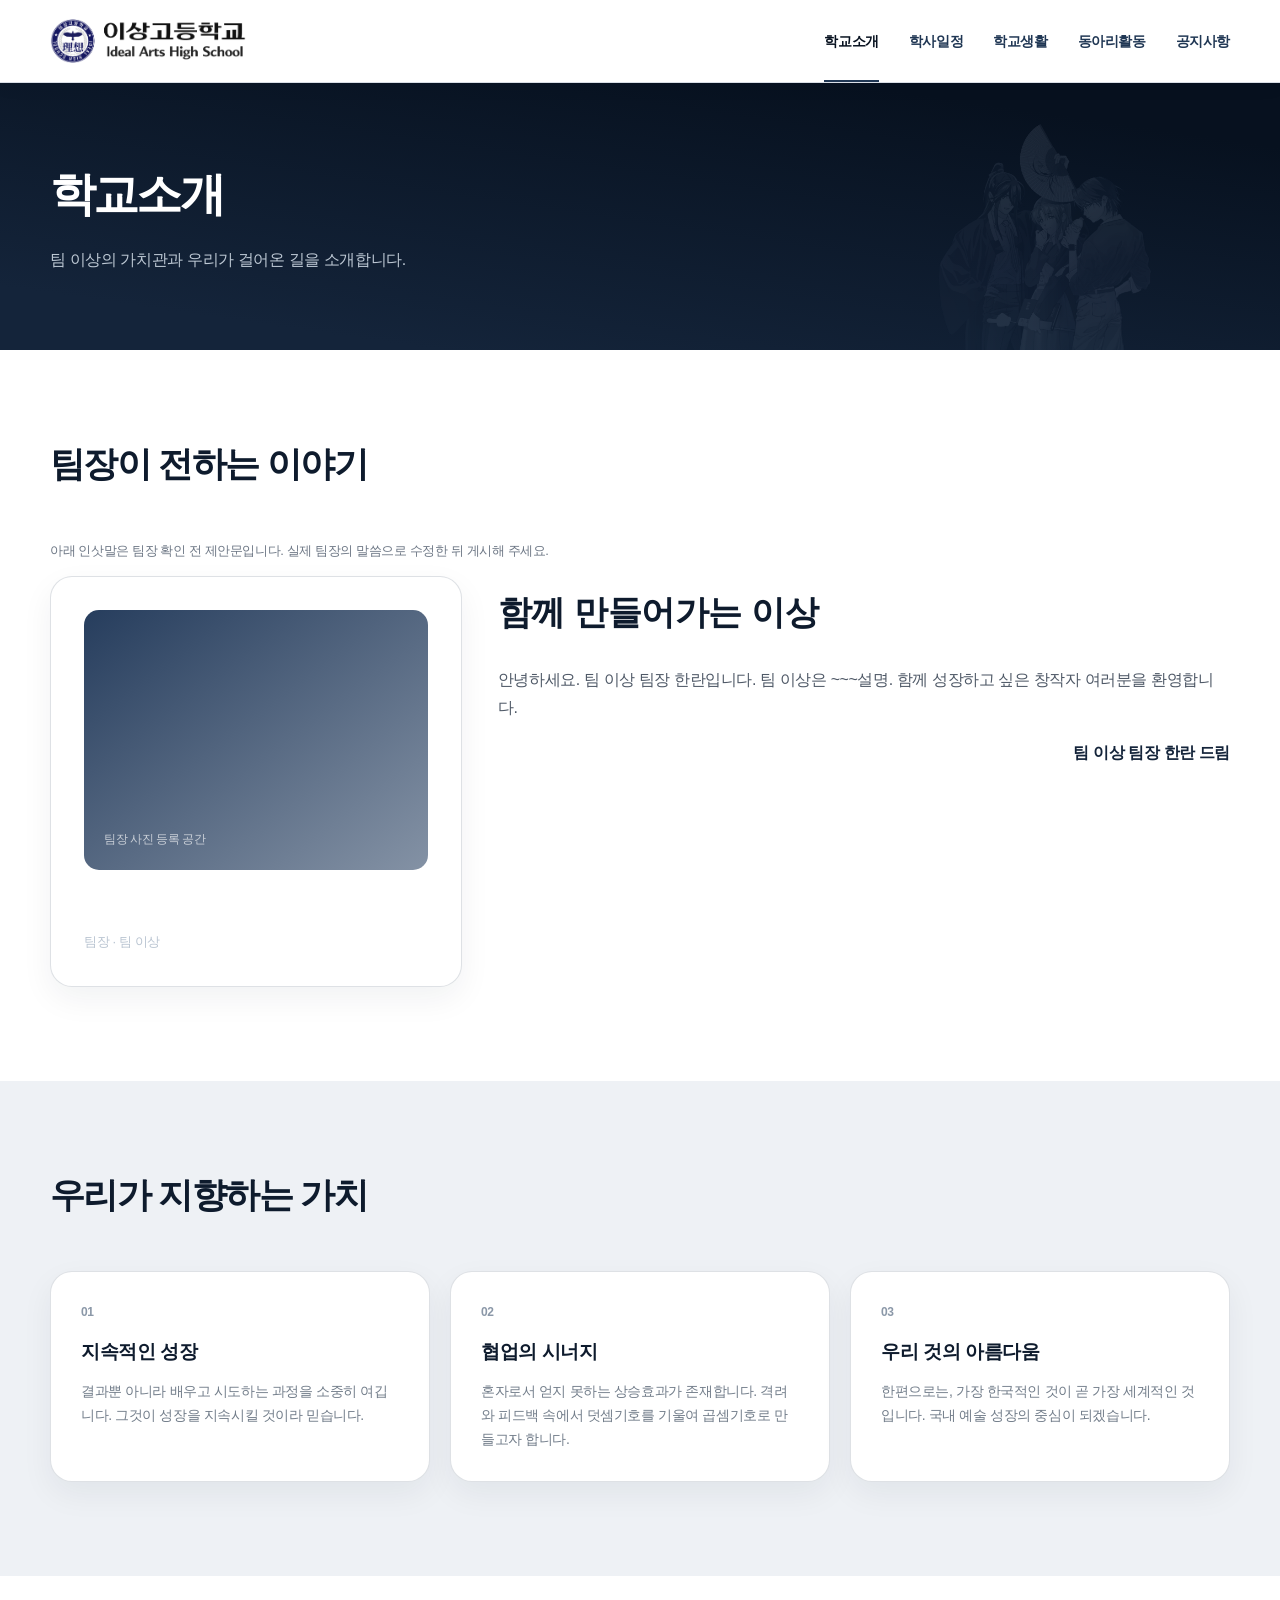
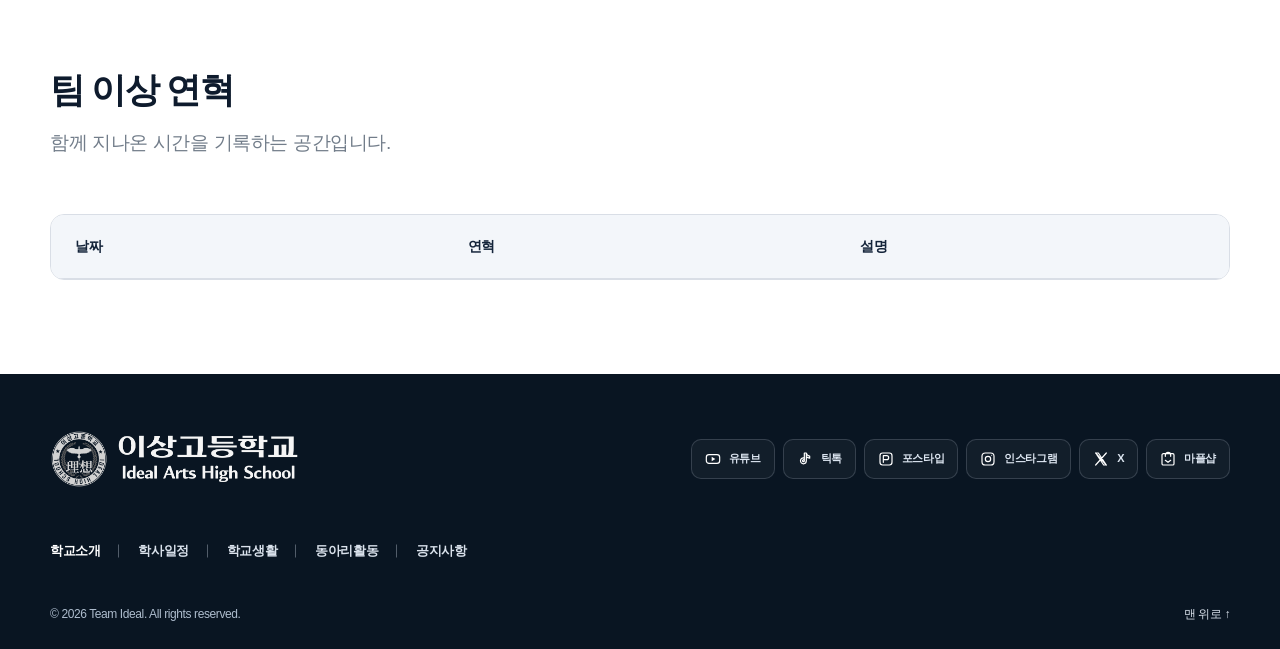
==== about.html @ 5545c000 "Add files via upload" ====
<!-- 학교소개 -->
<!doctype html>

<html lang="ko">
<head><meta charset="utf-8"/><meta content="width=device-width, initial-scale=1" name="viewport"/><meta content="#14243a" name="theme-color"/><meta content="팀 이상의 가치관과 팀장이 전하는 이야기, 학교연혁을 소개합니다." name="description"/><title>학교소개 | 이상고등학교</title><link href="https://ideal.sen.hs.io.kr/about.html" rel="canonical"/><link href="./favicon.ico?v=94d53b0c2378" rel="icon" sizes="any" type="image/x-icon"/><link href="./favicon-16.png?v=94d53b0c2378" rel="icon" sizes="16x16" type="image/png"/><link href="./favicon-32.png?v=94d53b0c2378" rel="icon" sizes="32x32" type="image/png"/><link href="./apple-touch-icon.png?v=94d53b0c2378" rel="apple-touch-icon" sizes="180x180"/><meta content="ko_KR" property="og:locale"/><meta content="이상고등학교" property="og:site_name"/><meta content="website" property="og:type"/><meta content="학교소개 | 이상고등학교" property="og:title"/><meta content="팀 이상의 가치관과 팀장이 전하는 이야기, 학교연혁을 소개합니다." property="og:description"/><meta content="https://ideal.sen.hs.io.kr/about.html" property="og:url"/><meta content="https://ideal.sen.hs.io.kr/assets/main-illustration.webp" property="og:image"/><meta content="summary_large_image" name="twitter:card"/><link href="./site.css?v=20260909-final" rel="stylesheet"/><script defer="True" src="./fallback-content.js?v=20260909-final"></script><script defer="True" src="./config.js?v=20260909-final"></script><script defer="True" src="./sheets-loader.js?v=20260909-final"></script><script defer="True" src="./site.js?v=20260909-final"></script></head>
<body data-page="about" id="top">
<!-- 본문 바로가기 -->
<a class="skip" href="#main">본문 바로가기</a>
<!-- 상단 헤더 -->
<div id="site-header"></div>
<!-- 학교소개 콘텐츠 -->
<main id="main"><section class="section"><div class="container"><h1>학교소개</h1><p>팀 이상의 가치관과 연혁을 소개합니다.</p><a class="button button-soft" href="index.html">홈으로 이동</a></div></section><noscript><nav aria-label="사이트 메뉴"><a href="index.html">홈</a> · <a href="about.html">학교소개</a> · <a href="calendar.html">학사일정</a> · <a href="life.html">학교생활</a> · <a href="clubs.html">동아리활동</a> · <a href="index.html#notices">공지사항</a> · <a href="gallery.html">이상광장</a> · </nav></noscript></main>
<!-- 하단 푸터 -->
<div id="site-footer"></div>
<div aria-live="polite" class="sr-only" id="content-status" role="status"></div></body>
</html>
---- site.css ----
@charset "UTF-8";

/*
 * 이상고등학교 · 전체 디자인
 *
 * 기존 세 CSS의 적용 순서를 보존하면서 하나의 파일로 정리했습니다.
 * 공통 색상은 :root, 페이지별 디자인은 각 섹션, 모바일 설정은 @media에서 찾으세요.
 * a고딕은 로컬 설치본만 찾습니다. 폰트 파일의 배포 권한은 별도로 확인하세요.
 */

/* ============================================================
   기본 디자인 · 사이트 전체 스타일
   ============================================================ */

@font-face  {
  font-family: "IdealAGothic";
  src: local("a고딕"), local("a고딕10"), local("a고딕11"), local("a고딕12"), local("a고딕13"), local("a고딕14"), local("a고딕15"), local("a고딕16"), local("a고딕17"), local("a고딕18"), local("a고딕19");
  font-display: swap;
  font-style: normal;
  font-weight: 400;
}

:root {
  --navy-950: #07111f;
  --navy-900: #0e1b2d;
  --navy-800: #14243a;
  --navy-700: #203754;
  --navy-600: #31506f;
  --gray-50: #f8f9fb;
  --gray-100: #eef1f5;
  --gray-150: #e7ebf0;
  --gray-200: #d9dee6;
  --gray-300: #bbc4cf;
  --gray-500: #727d8a;
  --gray-700: #3d4652;
  --ink: #17202b;
  --white: #fff;
  --line: rgba(27,48,75,.14);
  --shadow: 0 18px 46px rgba(14,27,45,.10);
  --max: 1180px;
  --radius: 22px;
}

* {
  box-sizing: border-box;
}

html {
  scroll-behavior: smooth;
  scroll-padding-top: 86px;
}

body {
  margin: 0;
  background: var(--gray-50);
  color: var(--ink);
  font-family: "IdealAGothic","Apple SD Gothic Neo","Noto Sans KR",sans-serif;
  line-height: 1.72;
  letter-spacing: -.025em;
}

a {
  color: inherit;
  text-decoration: none;
}

button {
  font: inherit;
}

img {
  max-width: 100%;
  display: block;
}

.container {
  width: min(var(--max),calc(100% - 48px));
  margin-inline: auto;
}

.skip {
  position: absolute;
  left: 12px;
  top: -80px;
  z-index: 999;
  background: #fff;
  padding: 10px 14px;
  border-radius: 8px;
}

.skip:focus {
  top: 12px;
}

.site-header {
  position: sticky;
  top: 0;
  z-index: 50;
  background: rgba(8,18,32,.91);
  backdrop-filter: blur(16px);
  border-bottom: 1px solid rgba(255,255,255,.08);
}

.header-row {
  height: 82px;
  display: flex;
  align-items: center;
  justify-content: space-between;
  gap: 28px;
}

.brand {
  display: flex;
  align-items: center;
  gap: 11px;
  color: #fff;
  white-space: nowrap;
}

.brand img {
  width: 42px;
  height: 42px;
}

.brand strong {
  display: block;
  font-size: 19px;
  letter-spacing: -.05em;
}

.brand small {
  display: block;
  margin-top: 1px;
  color: #aeb9c8;
  font-size: 10px;
  letter-spacing: .08em;
}

.nav {
  display: flex;
  align-items: center;
  gap: 30px;
}

.nav a {
  position: relative;
  color: #dbe1e9;
  font-size: 14px;
  font-weight: 700;
}

.nav a.active,.nav a:hover {
  color: #fff;
}

.nav a.active:after {
  content: "";
  position: absolute;
  left: 0;
  right: 0;
  bottom: -29px;
  height: 2px;
  background: #e7ebf0;
}

.menu-button {
  display: none;
  border: 0;
  background: transparent;
  color: #fff;
  font-size: 24px;
  cursor: pointer;
}

.hero {
  position: relative;
  overflow: hidden;
  min-height: 575px;
  color: #fff;
  background: linear-gradient(120deg,var(--navy-950),var(--navy-800) 58%,#293e59);
}

.hero:before {
  content: "";
  position: absolute;
  inset: 0;
  background: radial-gradient(circle at 18% 28%,rgba(255,255,255,.08),transparent 28%),linear-gradient(90deg,rgba(7,17,31,.18),rgba(7,17,31,0));
  pointer-events: none;
}

.hero-wings {
  position: absolute;
  width: min(920px,65vw);
  right: -110px;
  bottom: -45px;
  opacity: .48;
  filter: saturate(.78) contrast(.96);
  pointer-events: none;
}

.hero-wings:after {
  content: "";
  position: absolute;
  inset: 0;
  background: linear-gradient(90deg,var(--navy-800),transparent 36%);
}

.hero-inner {
  position: relative;
  z-index: 2;
  min-height: 575px;
  display: flex;
  align-items: center;
  padding: 78px 0;
}

.hero-copy {
  max-width: 720px;
}

.hero-kicker {
  margin: 0 0 13px;
  color: #bcc8d7;
  font-size: 13px;
  font-weight: 700;
  letter-spacing: .07em;
}

.hero h1 {
  margin: 0;
  font-size: clamp(42px,5.4vw,72px);
  line-height: 1.16;
  letter-spacing: -.065em;
}

.hero h1 em {
  font-style: normal;
  color: #dfe5ee;
}

.hero-desc {
  max-width: 650px;
  margin: 23px 0 0;
  color: #d6dde7;
  font-size: 16px;
}

.hero-actions {
  display: flex;
  gap: 12px;
  flex-wrap: wrap;
  margin-top: 32px;
}

.button {
  display: inline-flex;
  align-items: center;
  justify-content: center;
  gap: 22px;
  min-height: 50px;
  padding: 12px 21px;
  border: 1px solid transparent;
  border-radius: 8px;
  font-weight: 700;
  cursor: pointer;
  transition: .18s;
}

.button:hover {
  transform: translateY(-2px);
}

.button-light {
  background: #fff;
  color: var(--navy-900);
}

.button-outline {
  border-color: rgba(255,255,255,.32);
  color: #fff;
  background: rgba(255,255,255,.04);
}

.button-navy {
  background: var(--navy-800);
  color: #fff;
}

.button-soft {
  background: var(--gray-100);
  color: var(--navy-800);
  border-color: var(--gray-200);
}

.category-wrap {
  position: relative;
  z-index: 4;
  margin-top: -27px;
}

.category-grid {
  display: grid;
  grid-template-columns: repeat(5,1fr);
  background: #fff;
  border: 1px solid var(--line);
  border-radius: 16px;
  box-shadow: var(--shadow);
  overflow: hidden;
}

.category-card {
  min-height: 126px;
  padding: 24px 22px;
  border-right: 1px solid var(--line);
  display: flex;
  flex-direction: column;
  justify-content: space-between;
  transition: .18s;
}

.category-card:last-child {
  border-right: 0;
}

.category-card:hover {
  background: var(--gray-100);
}

.category-card span {
  font-size: 11px;
  color: #86909c;
  font-weight: 700;
}

.category-card strong {
  font-size: 19px;
  color: var(--navy-900);
}

.category-card small {
  font-size: 12px;
  color: var(--gray-500);
}

.section {
  padding: 94px 0;
}

.section-gray {
  background: var(--gray-100);
}

.section-navy {
  background: var(--navy-900);
  color: #fff;
}

.eyebrow {
  margin: 0 0 9px;
  color: #7c8795;
  font-size: 12px;
  font-weight: 800;
  letter-spacing: .08em;
}

.section-navy .eyebrow {
  color: #aeb9c8;
}

.section-title {
  margin: 0;
  color: var(--navy-900);
  font-size: clamp(30px,3.6vw,46px);
  line-height: 1.25;
  letter-spacing: -.055em;
}

.section-navy .section-title {
  color: #fff;
}

.section-lead {
  max-width: 720px;
  margin: 14px 0 0;
  color: var(--gray-500);
}

.section-navy .section-lead {
  color: #bdc7d3;
}

.section-head {
  display: flex;
  align-items: end;
  justify-content: space-between;
  gap: 24px;
  margin-bottom: 32px;
}

.more-link {
  font-size: 13px;
  font-weight: 700;
  color: var(--navy-700);
}

.card {
  background: #fff;
  border: 1px solid var(--line);
  border-radius: var(--radius);
  box-shadow: 0 12px 32px rgba(14,27,45,.06);
}

.admission-banner {
  display: grid;
  grid-template-columns: 1.15fr .85fr;
  gap: 44px;
  padding: 38px 40px;
  background: linear-gradient(135deg,#f8fafc,#e7ebf1);
  border: 1px solid var(--line);
  border-radius: 26px;
}

.admission-banner h3 {
  margin: 5px 0 8px;
  font-size: 30px;
  color: var(--navy-900);
  letter-spacing: -.055em;
}

.admission-banner p {
  margin: 0;
  color: var(--gray-500);
}

.admission-meta {
  display: flex;
  flex-direction: column;
  justify-content: center;
  gap: 13px;
  border-left: 1px solid var(--line);
  padding-left: 35px;
}

.meta-row {
  display: grid;
  grid-template-columns: 90px 1fr;
  gap: 10px;
  font-size: 14px;
}

.meta-row span {
  color: var(--gray-500);
}

.meta-row strong {
  color: var(--navy-900);
}

.admission-links {
  display: grid;
  grid-template-columns: repeat(3,1fr);
  gap: 16px;
  margin-top: 18px;
}

.feature-link {
  padding: 25px 25px 23px;
}

.feature-link span {
  display: block;
  margin-bottom: 22px;
  color: #8792a0;
  font-size: 11px;
  font-weight: 800;
}

.feature-link h4 {
  margin: 0 0 7px;
  color: var(--navy-900);
  font-size: 20px;
}

.feature-link p {
  margin: 0;
  color: var(--gray-500);
  font-size: 13px;
}

.feature-link:hover {
  border-color: rgba(20,36,58,.3);
}

.plaza {
  overflow: hidden;
}

.plaza-head {
  margin-bottom: 28px;
}

.plaza-controls {
  display: flex;
  gap: 8px;
}

.circle-button {
  width: 42px;
  height: 42px;
  border: 1px solid rgba(255,255,255,.2);
  border-radius: 50%;
  background: rgba(255,255,255,.06);
  color: #fff;
  cursor: pointer;
}

.work-viewport {
  overflow: hidden;
  cursor: grab;
}

.work-viewport.dragging {
  cursor: grabbing;
}

.work-track {
  display: flex;
  gap: 18px;
  width: max-content;
  will-change: transform;
}

.work-card {
  width: 310px;
  flex: none;
  border: 1px solid rgba(255,255,255,.11);
  border-radius: 18px;
  overflow: hidden;
  background: rgba(255,255,255,.055);
}

.work-thumb {
  aspect-ratio: 16/9;
  display: grid;
  place-items: center;
  position: relative;
  overflow: hidden;
  background: linear-gradient(135deg,#263d5d,#8492a5);
}

.work-thumb img {
  width: 100%;
  height: 100%;
  object-fit: cover;
}

.work-placeholder {
  font-size: 54px;
  font-weight: 800;
  color: rgba(255,255,255,.22);
}

.work-badge {
  position: absolute;
  top: 12px;
  left: 12px;
  padding: 5px 8px;
  border-radius: 6px;
  background: rgba(5,14,26,.68);
  font-size: 10px;
  color: #e3e8ef;
}

.work-info {
  padding: 16px 17px 18px;
}

.work-info h3 {
  margin: 0;
  color: #fff;
  font-size: 16px;
}

.work-info p {
  margin: 4px 0 0;
  color: #aeb9c7;
  font-size: 12px;
}

.work-card.is-link {
  cursor: pointer;
}

.plaza-note {
  margin: 22px 0 0;
  color: #9eabb9;
  font-size: 12px;
}

.page-hero {
  position: relative;
  overflow: hidden;
  background: linear-gradient(125deg,var(--navy-950),var(--navy-800));
  color: #fff;
  padding: 72px 0 76px;
}

.page-hero:after {
  content: "";
  position: absolute;
  right: 0;
  top: auto;
  bottom: -8px;
  width: 470px;
  height: 235px;
  background: url("assets/main-illustration.webp?v=c45fc70acdb8") center bottom/contain no-repeat;
  opacity: .13;
}

.page-hero h1 {
  position: relative;
  z-index: 2;
  margin: 0;
  font-size: 46px;
  letter-spacing: -.06em;
}

.page-hero p {
  position: relative;
  z-index: 2;
  max-width: 660px;
  margin: 12px 0 0;
  color: #bdc8d4;
}

.leader-layout {
  display: grid;
  grid-template-columns: .72fr 1.28fr;
  gap: 36px;
}

.leader-card {
  padding: 33px;
  background: var(--navy-800);
  color: #fff;
}

.leader-card .portrait {
  height: 260px;
  border-radius: 15px;
  background: linear-gradient(160deg,#203653,#77869a);
  display: flex;
  align-items: end;
  padding: 20px;
  color: rgba(255,255,255,.68);
  font-size: 12px;
}

.leader-card h3 {
  margin: 20px 0 3px;
  font-size: 22px;
}

.leader-card p {
  margin: 0;
  color: #b9c4d1;
  font-size: 13px;
}

.leader-message {
  padding: 7px 0;
}

.leader-message h2 {
  margin: 0 0 25px;
  font-size: 34px;
  color: var(--navy-900);
}

.leader-message p {
  margin: 0 0 18px;
  color: #4f5967;
  font-size: 16px;
}

.history {
  position: relative;
  margin-top: 34px;
}

.history:before {
  content: "";
  position: absolute;
  left: 86px;
  top: 4px;
  bottom: 4px;
  width: 1px;
  background: var(--gray-300);
}

.history-item {
  display: grid;
  grid-template-columns: 64px 1fr;
  gap: 46px;
  position: relative;
  padding: 0 0 34px;
}

.history-item:before {
  content: "";
  position: absolute;
  left: 81px;
  top: 7px;
  width: 11px;
  height: 11px;
  border-radius: 50%;
  background: var(--navy-800);
  box-shadow: 0 0 0 5px var(--gray-100);
}

.history-date {
  font-size: 12px;
  font-weight: 800;
  color: #7d8793;
}

.history-item h3 {
  margin: 0 0 4px;
  color: var(--navy-900);
  font-size: 18px;
}

.history-item p {
  margin: 0;
  color: var(--gray-500);
  font-size: 14px;
}

.calendar-shell {
  display: grid;
  grid-template-columns: 1fr .44fr;
  gap: 24px;
}

.calendar-card {
  padding: 26px;
}

.cal-head {
  display: flex;
  align-items: center;
  justify-content: space-between;
  margin-bottom: 18px;
}

.cal-head h2 {
  margin: 0;
  color: var(--navy-900);
  font-size: 24px;
}

.cal-nav {
  display: flex;
  gap: 6px;
}

.cal-nav button {
  width: 36px;
  height: 36px;
  border: 1px solid var(--gray-200);
  background: #fff;
  border-radius: 8px;
  cursor: pointer;
}

.calendar-grid {
  display: grid;
  grid-template-columns: repeat(7,1fr);
  border-left: 1px solid var(--gray-200);
  border-top: 1px solid var(--gray-200);
}

.weekday,.day {
  min-height: 96px;
  padding: 8px;
  border-right: 1px solid var(--gray-200);
  border-bottom: 1px solid var(--gray-200);
}

.weekday {
  min-height: auto;
  background: var(--gray-100);
  text-align: center;
  color: #687381;
  font-size: 12px;
  font-weight: 800;
}

.day.muted {
  background: #fafbfc;
  color: #b5bdc7;
}

.day-num {
  font-size: 12px;
  font-weight: 700;
}

.day-event {
  display: block;
  margin-top: 6px;
  padding: 4px 5px;
  border-radius: 5px;
  background: #e5eaf0;
  color: var(--navy-800);
  font-size: 10px;
  line-height: 1.35;
}

.schedule-table {
  padding: 24px;
}

.schedule-table h3 {
  margin: 0 0 15px;
  color: var(--navy-900);
}

.schedule-row {
  padding: 14px 0;
  border-bottom: 1px solid var(--gray-200);
}

.schedule-row:last-child {
  border-bottom: 0;
}

.schedule-row time {
  display: block;
  color: #7b8592;
  font-size: 11px;
}

.schedule-row strong {
  display: block;
  margin-top: 2px;
  font-size: 14px;
  color: var(--navy-900);
}

.content-card {
  padding: 30px;
}

.content-card h2 {
  margin: 0 0 18px;
  color: var(--navy-900);
  font-size: 25px;
}

.club-grid {
  display: grid;
  grid-template-columns: repeat(2,1fr);
  gap: 20px;
}

.club-card {
  padding: 30px;
}

.club-no {
  color: #87919e;
  font-size: 11px;
  font-weight: 800;
}

.club-card h2 {
  margin: 10px 0 5px;
  color: var(--navy-900);
  font-size: 28px;
}

.club-short {
  margin: 0 0 17px;
  color: var(--navy-600);
  font-weight: 700;
}

.club-desc {
  margin: 0;
  color: var(--gray-500);
  font-size: 14px;
}

.club-greeting {
  margin-top: 25px;
  padding-top: 20px;
  border-top: 1px solid var(--gray-200);
}

.club-greeting strong {
  display: block;
  color: var(--navy-900);
  font-size: 13px;
}

.club-greeting blockquote {
  margin: 9px 0 0;
  color: #596472;
  font-size: 14px;
}

.notice-tools {
  display: flex;
  gap: 8px;
  flex-wrap: wrap;
  margin-bottom: 22px;
}

.filter-button {
  border: 1px solid var(--gray-200);
  background: #fff;
  color: #586371;
  padding: 8px 13px;
  border-radius: 8px;
  cursor: pointer;
}

.filter-button.active {
  background: var(--navy-800);
  border-color: var(--navy-800);
  color: #fff;
}

.notice-cards {
  display: grid;
  gap: 13px;
}

.notice-card {
  display: grid;
  grid-template-columns: 94px 1fr auto;
  align-items: center;
  gap: 22px;
  padding: 23px 26px;
}

.notice-category {
  font-size: 12px;
  font-weight: 800;
  color: #728090;
}

.notice-card h2 {
  margin: 0 0 5px;
  color: var(--navy-900);
  font-size: 18px;
}

.notice-card p {
  margin: 0;
  color: var(--gray-500);
  font-size: 13px;
}

.notice-card time {
  font-size: 12px;
  color: #8a939e;
}

.notice-card:hover {
  border-color: rgba(20,36,58,.32);
}

.post {
  max-width: 850px;
  margin: 0 auto;
}

.post-head {
  padding-bottom: 25px;
  border-bottom: 1px solid var(--gray-200);
}

.post-category {
  display: inline-block;
  padding: 5px 8px;
  background: var(--gray-100);
  border-radius: 5px;
  color: var(--navy-700);
  font-size: 11px;
  font-weight: 800;
}

.post h1 {
  margin: 12px 0 8px;
  color: var(--navy-900);
  font-size: 38px;
  line-height: 1.3;
}

.post time {
  color: #87919e;
  font-size: 13px;
}

.post-body {
  padding: 35px 0;
}

.post-body p {
  margin: 0 0 18px;
  color: #46515e;
  font-size: 16px;
}

.post-info {
  margin: 26px 0;
  padding: 20px 22px;
  background: var(--gray-100);
  border-radius: 12px;
}

.post-info strong {
  display: block;
  color: var(--navy-900);
}

.gallery-toolbar {
  display: flex;
  justify-content: space-between;
  gap: 18px;
  align-items: center;
  margin-bottom: 24px;
}

.gallery-count {
  color: #7d8793;
  font-size: 13px;
}

.gallery-page-grid {
  display: grid;
  grid-template-columns: repeat(4,1fr);
  gap: 18px;
}

.gallery-page-grid .work-card {
  width: auto;
  background: #fff;
  border-color: var(--line);
  color: var(--ink);
  box-shadow: 0 10px 26px rgba(14,27,45,.05);
}

.gallery-page-grid .work-info h3 {
  color: var(--navy-900);
}

.gallery-page-grid .work-info p {
  color: var(--gray-500);
}

.footer {
  background: #091522;
  color: #fff;
  padding: 43px 0;
}

.footer-row {
  display: flex;
  justify-content: space-between;
  gap: 30px;
}

.footer strong {
  font-size: 18px;
}

.footer p {
  margin: 5px 0 0;
  color: #9eabb9;
  font-size: 12px;
}

.footer nav {
  display: flex;
  gap: 16px;
  color: #c5cfda;
  font-size: 12px;
}

@media (max-width: 1000px) {
  .nav {
    gap: 18px;
  }

  .category-grid {
    grid-template-columns: repeat(3,1fr);
  }

  .category-card:nth-child(3) {
    border-right: 0;
  }

  .category-card:nth-child(-n/**/+3) {
    border-bottom: 1px solid var(--line);
  }

  .category-card:nth-child(4) {
    border-bottom: 0;
  }

  .admission-banner {
    grid-template-columns: 1fr;
  }

  .admission-meta {
    border-left: 0;
    border-top: 1px solid var(--line);
    padding: 22px 0 0;
  }

  .calendar-shell {
    grid-template-columns: 1fr;
  }

  .gallery-page-grid {
    grid-template-columns: repeat(3,1fr);
  }
}

@media (max-width: 780px) {
  .menu-button {
    display: block;
  }

  .nav {
    display: none;
    position: absolute;
    top: 82px;
    left: 0;
    right: 0;
    flex-direction: column;
    align-items: stretch;
    gap: 0;
    background: #0b1726;
    border-top: 1px solid rgba(255,255,255,.08);
  }

  .nav.open {
    display: flex;
  }

  .nav a {
    padding: 14px 24px;
    border-bottom: 1px solid rgba(255,255,255,.07);
  }

  .nav a.active:after {
    display: none;
  }

  .hero,.hero-inner {
    min-height: 520px;
  }

  .hero-wings {
    width: 780px;
    right: -420px;
    opacity: .28;
  }

  .category-grid {
    grid-template-columns: 1fr 1fr;
  }

  .category-card {
    border-right: 1px solid var(--line);
    border-bottom: 1px solid var(--line) !important;
  }

  .category-card:nth-child(even) {
    border-right: 0;
  }

  .category-card:last-child {
    grid-column: 1/-1;
    border-bottom: 0 !important;
  }

  .admission-links {
    grid-template-columns: 1fr;
  }

  .leader-layout, .club-grid {
    grid-template-columns: 1fr;
  }

  .gallery-page-grid {
    grid-template-columns: repeat(2,1fr);
  }

  .notice-card {
    grid-template-columns: 70px 1fr;
  }

  .notice-card time {
    grid-column: 2;
  }

  .section {
    padding: 70px 0;
  }

  .page-hero {
    padding: 58px 0;
  }

  .page-hero h1 {
    font-size: 38px;
  }
}

@media (max-width: 520px) {
  .container {
    width: calc(100% - 32px);
  }

  .header-row {
    height: 72px;
  }

  .nav {
    top: 72px;
  }

  .brand img {
    width: 36px;
    height: 36px;
  }

  .brand strong {
    font-size: 17px;
  }

  .hero,.hero-inner {
    min-height: 500px;
  }

  .hero-inner {
    padding: 58px 0;
  }

  .hero h1 {
    font-size: 39px;
  }

  .hero-desc {
    font-size: 14px;
  }

  .hero-actions {
    flex-direction: column;
  }

  .button {
    width: 100%;
  }

  .category-wrap {
    margin-top: 0;
  }

  .category-grid {
    border-radius: 0;
    margin-inline: -16px;
    width: calc(100% + 32px);
    border-left: 0;
    border-right: 0;
  }

  .category-card {
    min-height: 110px;
  }

  .section-head {
    align-items: start;
    flex-direction: column;
  }

  .admission-banner {
    padding: 28px 23px;
    border-radius: 18px;
  }

  .admission-banner h3 {
    font-size: 25px;
  }

  .work-card {
    width: 265px;
  }

  .calendar-card {
    padding: 18px;
  }

  .weekday,.day {
    min-height: 74px;
    padding: 5px;
  }

  .weekday {
    min-height: auto;
  }

  .day-event {
    font-size: 8px;
    padding: 3px;
  }

  .gallery-page-grid {
    grid-template-columns: 1fr;
  }

  .notice-card {
    grid-template-columns: 1fr;
    padding: 20px;
  }

  .notice-card time {
    grid-column: 1;
  }

  .leader-card,.content-card,.club-card {
    padding: 24px;
  }

  .history:before {
    left: 69px;
  }

  .history-item {
    grid-template-columns: 48px 1fr;
    gap: 34px;
  }

  .history-item:before {
    left: 64px;
  }

  .footer-row {
    flex-direction: column;
  }

  .footer nav {
    flex-wrap: wrap;
  }
}

/* ============================================================
   페이지별 세부 보완 · 기존 overrides.css에서 통합
   ============================================================ */

:focus-visible {
  outline: 3px solid #779bcc;
  outline-offset: 3px;
}

[hidden] {
  display: none !important;
}

button {
  cursor: pointer;
}

button:disabled {
  cursor: not-allowed;
  opacity: .45;
}

.hero-wings {
  width: min(900px, 68vw);
  height: auto;
  max-width: none;
  right: -95px;
  bottom: -20px;
  opacity: .67;
  filter: saturate(.8);
}

.hero-copy {
  position: relative;
  z-index: 2;
}

.hero h1 {
  font-size: clamp(38px, 5vw, 65px);
}

.hero-kicker {
  font-size: 14px;
}

.category-card {
  position: relative;
}

.category-card small {
  color: #64758a;
}

.section-title {
  letter-spacing: -.045em;
}

.editor-note {
  line-height: 1.8;
  color: #6d7785;
  font-size: 13px;
}

.status-badge {
  display: inline-flex;
  align-items: center;
  background: #dfe7f0;
  color: #243c58;
  border: 1px solid #c9d5e3;
  border-radius: 6px;
  padding: 5px 10px;
  font-size: 12px;
  font-weight: 800;
  margin-bottom: 8px;
}

.feature-link {
  position: relative;
  display: block;
  color: inherit;
}

.feature-arrow {
  display: block;
  margin-top: 15px;
  text-align: right;
  color: #536e8d;
  font-size: 20px;
}

.feature-link h4 {
  font-size: 19px;
}

.value-num {
  display: block;
  color: #8b98a8;
  font-size: 12px;
  font-weight: 800;
  margin-bottom: 14px;
}

.values-grid {
  display: grid;
  grid-template-columns: repeat(3, minmax(0, 1fr));
  gap: 20px;
}

.values-grid h3 {
  font-size: 19px;
  color: var(--navy-900);
  margin: 0 0 10px;
}

.values-grid p {
  color: var(--gray-500);
  font-size: 14px;
  margin: 0;
}

.signature {
  text-align: right;
  font-weight: 700;
  color: var(--navy-800) !important;
}

.activity-list {
  padding-left: 19px;
  font-size: 13px;
  color: var(--gray-500);
  margin: 18px 0;
}

.activity-list li {
  margin-bottom: 6px;
}

.unavailable-link {
  display: inline-flex;
  align-items: center;
  min-height: 44px;
  padding: 10px 15px;
  border: 1px dashed #aab5c3;
  border-radius: 8px;
  color: #6d7785;
  background: #edf0f4;
  font-size: 13px;
}

.wiki-callout .unavailable-link {
  background: rgba(255, 255, 255, .1);
  color: #e5eaf1;
  border-color: rgba(255, 255, 255, .24);
}

.footer .unavailable-link {
  background: none;
  border: 0;
  min-height: 0;
  padding: 0;
  color: #aeb9c8;
  font-size: 12px;
}

.work-card {
  display: block;
  text-decoration: none;
}

.work-info h3 {
  overflow-wrap: anywhere;
}

.work-viewport {
  touch-action: pan-y;
  user-select: none;
}

.work-track {
  transform: translate3d(0, 0, 0);
}

.work-card img {
  -webkit-user-drag: none;
  user-drag: none;
}

.plaza-all {
  margin-top: 24px;
}

.work-viewport:focus-visible {
  outline: 2px solid #dce6f3;
  outline-offset: -2px;
}

.work-viewport a:focus-visible {
  outline-offset: -4px;
}

.calendar-card {
  min-width: 0;
}

.calendar-grid {
  overflow: hidden;
}

.day {
  overflow-wrap: anywhere;
}

.day.today {
  background: #eaf0f8;
}

.day.today .day-num {
  background: var(--navy-800);
  color: #fff;
  border-radius: 50%;
  display: inline-grid;
  place-items: center;
  width: 24px;
  height: 24px;
}

.schedule-all {
  margin-top: 24px;
  padding: 26px;
}

.schedule-all h3 {
  margin: 0 0 15px;
  color: var(--navy-900);
}

.table-scroll {
  overflow-x: auto;
}

.schedule-all table {
  width: 100%;
  border-collapse: collapse;
  text-align: left;
  font-size: 14px;
}

.schedule-all th {
  background: var(--gray-100);
  color: var(--navy-800);
  font-weight: 800;
}

.schedule-all th,
.schedule-all td {
  padding: 13px 15px;
  border-bottom: 1px solid var(--gray-200);
}

.empty-state {
  color: var(--gray-500);
  font-size: 14px;
}

.cal-nav button {
  min-width: 36px;
}

.cal-nav #cal-today {
  width: auto;
  padding: 0 12px;
}

.post-body h2 {
  font-size: 23px;
  color: var(--navy-900);
  margin: 35px 0 15px;
}

.post-body ul {
  color: #46515e;
  line-height: 1.9;
}

.post-body .button {
  margin-top: 12px;
}

.post .post-info .editor-note {
  margin: 12px 0 0;
}

.notice-card h2 {
  overflow-wrap: anywhere;
}

.post h1 {
  overflow-wrap: anywhere;
}

@media (max-width: 1000px) {
  .nav {
    gap: 15px;
  }

  .header-row {
    gap: 18px;
  }

  .brand strong {
    font-size: 17px;
  }

  .nav a {
    font-size: 13px;
  }
}

@media (max-width: 880px) {
  .menu-button {
    display: block;
  }

  .nav {
    display: none;
    position: absolute;
    top: 82px;
    left: 0;
    right: 0;
    flex-direction: column;
    align-items: stretch;
    gap: 0;
    background: #0b1726;
    border-top: 1px solid rgba(255, 255, 255, .08);
  }

  .nav.open {
    display: flex;
  }

  .nav a {
    padding: 14px 24px;
    border-bottom: 1px solid rgba(255, 255, 255, .07);
  }

  .nav a.active:after {
    display: none;
  }

  .values-grid {
    grid-template-columns: 1fr;
  }

  .hero-wings {
    width: 730px;
    right: -350px;
    opacity: .3;
  }
}

@media (max-width: 520px) {
  .nav {
    top: 72px;
  }

  .hero h1 {
    font-size: 38px;
  }

  .hero-wings {
    width: 630px;
    right: -375px;
    bottom: 0;
  }

  .hero-copy {
    max-width: 100%;
  }

  .hero-desc {
    font-size: 14px;
  }

  .category-card {
    min-height: 115px;
  }

  .category-card strong {
    font-size: 17px;
  }

  .category-card small {
    font-size: 11px;
  }

  .category-card {
    padding: 18px;
  }

  .calendar-grid {
    grid-template-columns: repeat(7, minmax(0, 1fr));
  }

  .weekday,
  .day {
    min-width: 0;
  }

  .day {
    min-height: 68px;
    padding: 4px;
  }

  .day-event {
    font-size: 9px;
    line-height: 1.3;
    overflow-wrap: anywhere;
  }

  .cal-head h2 {
    font-size: 19px;
  }

  .cal-nav {
    gap: 3px;
  }

  .cal-nav button {
    width: 32px;
    min-width: 32px;
    height: 34px;
  }

  .cal-nav #cal-today {
    padding: 0 7px;
  }

  .schedule-all {
    padding: 18px;
  }

  .post h1 {
    font-size: 30px;
  }

  .work-viewport {
    touch-action: pan-y;
  }

  .work-card {
    width: 265px;
  }

  .gallery-page-grid .work-card {
    width: auto;
  }

  .admission-meta .meta-row {
    grid-template-columns: 80px minmax(0, 1fr);
  }

  .feature-link {
    padding: 23px;
  }

  .section-title {
    font-size: 31px;
  }
}

@media (prefers-reduced-motion: reduce) {
  html {
    scroll-behavior: auto;
  }

  *,
  *:before,
  *:after {
    transition-duration: .01ms !important;
    animation-duration: .01ms !important;
    animation-iteration-count: 1 !important;
  }
}

/* ============================================================
   공통 헤더·푸터와 섹션 · 기존 site-chrome.css에서 통합
   ============================================================ */

:root {
  --chrome-navy: #0e1b2d;
  --chrome-navy-deep: #07111f;
  --chrome-silver: #d9e1eb;
  --chrome-muted: #aebdce;
  --chrome-line: rgba(224, 233, 245, .16);
  --section-separator: rgba(27, 48, 75, .12);
}

.site-chrome {
  color: var(--chrome-silver);
  background: linear-gradient(
    115deg,
    var(--chrome-navy-deep),
    var(--chrome-navy) 58%,
    #172b43
  );
}

.site-header.site-chrome {
  border-bottom: 1px solid var(--chrome-line);
  box-shadow: 0 4px 20px rgba(7, 17, 31, .10);
}

.site-chrome .brand {
  color: #fff;
  gap: 12px;
}

.site-chrome .brand img {
  width: 42px;
  height: 42px;
  flex: none;
}

.site-chrome .brand strong {
  color: #fff;
  font-size: 19px;
  line-height: 1.3;
}

.site-chrome .brand small {
  color: var(--chrome-muted);
  letter-spacing: .08em;
}

.site-chrome .nav a,
.site-chrome .footer-nav a {
  color: var(--chrome-silver);
  font-size: 14px;
  font-weight: 700;
  transition: color .18s ease;
}

.site-chrome .nav a:hover,
.site-chrome .nav a.active,
.site-chrome .footer-nav a:hover,
.site-chrome .footer-nav a.active {
  color: #fff;
}

.site-chrome .nav a.active:after {
  background: #dce5f0;
}

.footer.site-chrome {
  position: relative;
  isolation: isolate;
  overflow: hidden;
  padding: 0;
  border-top: 0; /* 이상광장과 푸터 사이의 외곽선을 표시하지 않습니다. */
}


.footer .footer-row {
  display: grid;
  grid-template-columns: minmax(250px, .9fr) minmax(0, 1.1fr);
  gap: 52px;
  align-items: start;
  padding: 47px 0 42px;
}

.footer-identity .brand {
  display: inline-flex;
}

.footer-identity > p {
  margin: 16px 0 0;
  color: var(--chrome-muted);
  font-size: 13px;
  line-height: 1.8;
}

.footer .footer-nav {
  display: grid;
  grid-template-columns: repeat(3, minmax(0, 1fr));
  column-gap: 22px;
  row-gap: 0;
  align-content: start;
}

.footer .footer-nav a {
  display: flex;
  align-items: center;
  min-height: 43px;
  border-bottom: 1px solid var(--chrome-line);
  white-space: nowrap;
}

.footer .footer-nav a:hover,
.footer .footer-nav a.active {
  border-bottom-color: rgba(220, 229, 240, .55);
}

.footer-bottom {
  display: flex;
  align-items: center;
  justify-content: space-between;
  gap: 20px;
  min-height: 71px;
  padding: 17px 0;
  border-top: 1px solid var(--chrome-line);
}

.footer-bottom p {
  margin: 0;
  color: var(--chrome-muted);
  font-size: 12px;
  line-height: 1.7;
}

.footer-utilities {
  display: flex;
  align-items: center;
  justify-content: flex-end;
  gap: 21px;
  flex-wrap: wrap;
  font-size: 12px;
  color: var(--chrome-silver);
}

.footer-utilities a {
  transition: color .18s ease;
}

.footer-utilities a:hover {
  color: #fff;
}

.footer .footer-utilities .unavailable-link {
  display: inline;
  min-height: 0;
  padding: 0;
  border: 0;
  background: none;
  color: var(--chrome-muted);
  font-size: 12px;
}

body {
  background: var(--gray-100);
}

.section {
  background: #fff;
  border-top: 1px solid var(--section-separator);
}

.section.section-gray {
  background: var(--gray-100);
}

.section.section-navy {
  background: linear-gradient(
    120deg,
    var(--navy-950),
    var(--navy-900) 65%,
    #172b43
  );
  border-top-color: rgba(223, 233, 246, .20);
}

.section-head {
  position: relative;
  padding-bottom: 23px;
  border-bottom: 1px solid var(--section-separator);
  margin-bottom: 32px;
}

.section-head::after {
  content: "";
  position: absolute;
  left: 0;
  bottom: -1px;
  width: 46px;
  height: 2px;
  background: var(--navy-700);
}

.section-navy .section-head {
  border-bottom-color: var(--chrome-line);
}

.section-navy .section-head::after {
  background: var(--chrome-silver);
}

.section-title {
  letter-spacing: -.045em;
}

.category-wrap {
  background: linear-gradient(
    to bottom,
    transparent 27px,
    var(--gray-100) 27px
  );
}

.category-grid {
  box-shadow: 0 12px 30px rgba(14, 27, 45, .08);
}

.category-card {
  background: #fff;
}

@media (max-width: 1000px) {
  .footer .footer-row {
    grid-template-columns: minmax(220px, .8fr) minmax(0, 1.2fr);
    gap: 30px;
  }

  .footer .footer-nav {
    grid-template-columns: repeat(2, minmax(0, 1fr));
  }
}

@media (max-width: 880px) {
  .site-header.site-chrome .nav {
    background: var(--chrome-navy);
    border-top-color: var(--chrome-line);
  }

  .site-header.site-chrome .nav a {
    color: var(--chrome-silver);
    font-size: 14px;
  }

  .site-header.site-chrome .nav a.active {
    color: #fff;
    background: rgba(255, 255, 255, .06);
  }

  .site-header.site-chrome .nav a.active:after {
    display: none;
  }

  .footer .footer-row {
    grid-template-columns: 1fr;
    gap: 28px;
    padding: 40px 0 32px;
  }

  .footer .footer-nav {
    grid-template-columns: repeat(3, minmax(0, 1fr));
  }
}

@media (max-width: 520px) {
  .site-chrome .brand img {
    width: 36px;
    height: 36px;
  }

  .site-chrome .brand strong {
    font-size: 17px;
  }

  .footer .footer-row {
    gap: 25px;
    padding: 35px 0 27px;
  }

  .footer .footer-nav {
    grid-template-columns: repeat(2, minmax(0, 1fr));
    column-gap: 18px;
  }

  .footer .footer-nav a {
    min-height: 43px;
    font-size: 13px;
  }

  .footer-bottom {
    flex-direction: column;
    align-items: flex-start;
    gap: 13px;
    padding: 21px 0 26px;
  }

  .footer-utilities {
    justify-content: flex-start;
    gap: 16px 22px;
  }

  .section-head {
    padding-bottom: 19px;
    margin-bottom: 26px;
  }

  .category-wrap {
    background: var(--gray-100);
  }
}

@media (prefers-reduced-motion: reduce) {
  .site-chrome a {
    transition: none;
  }
}

/* ============================================================
   학교생활 · 규칙집
   - 긴 규정은 한 열로 읽고, 휴가/트레이싱은 넓은 화면에서 두 열로 배치합니다.
   - 모든 조항을 펼쳐 놓아 검색과 인쇄가 가능하도록 합니다.
   ============================================================ */

.life-section .section-head {
  margin-bottom: 22px;
}

.rule-notice {
  padding: 25px 29px;
  margin-bottom: 24px;
  border: 1px solid #d0dbe8;
  border-left: 4px solid var(--navy-700);
  border-radius: 14px;
  background: #f3f6fa;
}

.rule-notice h3 {
  margin: 0 0 8px;
  color: var(--navy-900);
  font-size: 17px;
}

.rule-notice p {
  margin: 0;
  color: var(--gray-700);
  font-size: 14px;
}

.rule-notice .rule-source {
  margin-top: 12px;
  color: var(--gray-500);
  font-size: 12px;
}

/* 빠른 이동: 실제 섹션의 id로 연결되는 앵커입니다. */
.rule-nav {
  display: flex;
  flex-wrap: wrap;
  gap: 9px;
  margin-bottom: 24px;
}

.rule-nav a {
  display: inline-flex;
  align-items: center;
  min-height: 42px;
  padding: 9px 15px;
  border: 1px solid var(--gray-200);
  border-radius: 9px;
  background: var(--white);
  color: var(--navy-800);
  font-size: 13px;
  font-weight: 700;
  transition: border-color .18s ease, background .18s ease;
}

.rule-nav a:hover,
.rule-nav a:focus-visible {
  border-color: #aabbd0;
  background: #f1f5fa;
}

.rule-stack {
  display: grid;
  gap: 22px;
}

.rule-compact-grid {
  display: grid;
  grid-template-columns: repeat(2, minmax(0, 1fr));
  gap: 22px;
  margin-top: 22px;
}

.rule-section {
  min-width: 0;
  padding: 32px 34px;
  scroll-margin-top: 110px;
}

.rule-section-head {
  display: flex;
  align-items: baseline;
  gap: 13px;
  margin-bottom: 20px;
}

.rule-section-number {
  color: var(--navy-600);
  font-size: 13px;
  font-weight: 800;
  letter-spacing: .04em;
}

.rule-section-head h3 {
  margin: 0;
  color: var(--navy-900);
  font-size: 25px;
  line-height: 1.4;
}

.rule-section-intro {
  margin: 0 0 18px;
  color: var(--gray-500);
  font-size: 14px;
}

/* 조항 번호는 데이터 순서로 생성하므로 원문 번호를 따로 입력할 필요가 없습니다. */
.rule-list {
  margin: 0;
  padding: 0;
  list-style: none;
}

.rule-item {
  display: grid;
  grid-template-columns: 32px minmax(0, 1fr);
  gap: 12px;
  padding: 20px 0;
  border-bottom: 1px solid var(--gray-200);
}

.rule-item:first-child {
  padding-top: 0;
}

.rule-item:last-child {
  padding-bottom: 0;
  border-bottom: 0;
}

.rule-number {
  padding-top: 3px;
  color: #8190a2;
  font-size: 12px;
  font-weight: 800;
}

.rule-body {
  min-width: 0;
}

.rule-item-head {
  display: flex;
  align-items: flex-start;
  justify-content: space-between;
  flex-wrap: wrap;
  gap: 8px 18px;
  margin-bottom: 7px;
}

.rule-item h4 {
  margin: 0;
  color: var(--navy-900);
  font-size: 15px;
  line-height: 1.6;
}

.rule-item p,
.rule-details {
  margin: 0;
  max-width: 90ch;
  color: var(--gray-500);
  font-size: 13px;
  line-height: 1.85;
  overflow-wrap: anywhere;
}

.rule-penalty {
  flex: none;
  padding: 4px 9px;
  border: 1px solid #dce3ec;
  border-radius: 6px;
  background: #f5f7fa;
  color: #53677e;
  font-size: 11px;
  font-weight: 700;
  line-height: 1.5;
}

.rule-details {
  padding-left: 19px;
  margin-top: 9px;
}

.rule-details li + li {
  margin-top: 5px;
}

/* AI 허용 범위: 표 형태로 부서별 내용을 비교합니다. */
.rule-table-scroll {
  margin-top: 17px;
}

.rule-table {
  width: 100%;
  border-collapse: collapse;
  font-size: 13px;
  line-height: 1.75;
}

.rule-table th,
.rule-table td {
  padding: 12px 15px;
  border: 1px solid var(--gray-200);
  vertical-align: top;
  text-align: left;
}

.rule-table thead th {
  background: #eef2f7;
  color: var(--navy-900);
  font-weight: 800;
}

.rule-table tbody th {
  width: 140px;
  background: #f8f9fb;
  color: var(--navy-800);
  font-weight: 800;
  white-space: nowrap;
}

.rule-table td {
  color: var(--gray-500);
}

.rule-section-note {
  margin: 20px 0 0;
  padding: 12px 15px;
  border-radius: 8px;
  background: #f3f6fa;
  color: #617186;
  font-size: 12px;
}

.rule-open-chat {
  margin: 22px 0 0;
  padding: 15px 20px;
  border: 1px solid var(--gray-200);
  border-radius: 10px;
  background: #f8fafc;
  color: var(--navy-800);
  font-size: 13px;
}

/* 기존 남색 이상위키 카드를 유지합니다. */
.wiki-callout {
  margin-top: 22px;
  padding: 31px;
  background: linear-gradient(135deg, var(--navy-900), var(--navy-700));
  color: #fff;
  border-radius: 22px;
}

.wiki-callout h2 {
  margin: 0;
}

.wiki-callout p {
  color: #c9d2de;
}

@media (max-width: 780px) {
  .rule-compact-grid {
    grid-template-columns: 1fr;
  }

  .rule-section {
    padding: 26px 24px;
  }

  .rule-section-head h3 {
    font-size: 22px;
  }
}

@media (max-width: 520px) {
  .rule-notice {
    padding: 20px;
  }

  .rule-nav {
    gap: 7px;
  }

  .rule-nav a {
    font-size: 12px;
    padding: 8px 10px;
  }

  .rule-section {
    padding: 23px 19px;
  }

  .rule-item {
    grid-template-columns: 25px minmax(0, 1fr);
    gap: 8px;
  }

  .rule-item-head {
    display: block;
  }

  .rule-penalty {
    display: inline-block;
    margin-top: 7px;
  }

  .rule-table {
    min-width: 480px;
  }

  .rule-table tbody th {
    width: 110px;
  }

  .rule-table th,
  .rule-table td {
    padding: 10px 12px;
  }
}

@media print {
  .rule-nav,
  .wiki-callout {
    display: none;
  }

  .rule-section {
    break-inside: avoid-page;
  }

  .rule-compact-grid {
    grid-template-columns: 1fr;
  }
}

/* ============================================================
   배경 이미지 테마 · CSS 색 배경을 파일 에셋으로 교체
   ------------------------------------------------------------
   - 이 구역만 보면 어떤 배경이 어떤 파일을 쓰는지 찾을 수 있습니다.
   - assets/theme 폴더의 파일명을 유지한 채 이미지 내용만 교체하면
     사이트의 전체 분위기를 비교적 쉽게 바꿀 수 있습니다.
   ============================================================ */

:root {
  --asset-bg-page: url("assets/theme/bg-body.svg");
  --asset-bg-paper: url("assets/theme/bg-paper.svg");
  --asset-bg-soft: url("assets/theme/bg-soft.svg");
  --asset-bg-soft-alt: url("assets/theme/bg-soft-alt.svg");
  --asset-bg-soft-note: url("assets/theme/bg-soft-note.svg");
  --asset-bg-muted: url("assets/theme/bg-muted.svg");
  --asset-bg-header: url("assets/theme/bg-header.svg");
  --asset-bg-nav-mobile: url("assets/theme/bg-nav-mobile.svg");
  --asset-bg-glass-light: url("assets/theme/bg-glass-light.svg");
  --asset-bg-glass-card: url("assets/theme/bg-glass-card.svg");
  --asset-bg-overlay-dark: url("assets/theme/bg-overlay-dark.svg");
  --asset-bg-navy: url("assets/theme/bg-navy.svg");
  --asset-bg-section-navy: url("assets/theme/bg-navy-section.svg");
  --asset-bg-footer: url("assets/theme/bg-footer.svg");
  --asset-bg-banner: url("assets/theme/bg-banner.svg");
  --asset-bg-thumb: url("assets/theme/bg-thumb.svg");
  --asset-bg-hero-main: url("assets/theme/bg-hero-main.svg");
  --asset-bg-hero-overlay: url("assets/theme/bg-hero-overlay.svg");
  --asset-bg-page-hero: url("assets/theme/bg-page-hero.svg");
  --asset-bg-wiki-callout: url("assets/theme/bg-wiki-callout.svg");
  --asset-bg-note-chip: url("assets/theme/bg-note-chip.svg");
}

/* 공통적으로 배경 이미지는 요소 크기에 맞춰 꽉 채웁니다. */
body,
.skip,
.site-header,
.hero,
.hero::before,
.page-hero,
.button-light,
.button-outline,
.button-navy,
.button-soft,
.category-grid,
.category-card:hover,
.section-gray,
.section.section-gray,
.section-navy,
.section.section-navy,
.card,
.admission-banner,
.circle-button,
.work-card,
.work-thumb,
.work-badge,
.leader-card,
.leader-card .portrait,
.cal-nav button,
.weekday,
.day.muted,
.day-event,
.filter-button,
.filter-button.active,
.post-category,
.post-info,
.gallery-page-grid .work-card,
.footer,
.footer.site-chrome,
.rule-notice,
.rule-nav a,
.rule-section,
.rule-penalty,
.rule-table thead th,
.rule-table tbody th,
.rule-section-note,
.rule-open-chat,
.wiki-callout {
  background-repeat: no-repeat;
  background-position: center;
  background-size: 100% 100%;
}

/* 페이지 기본 배경 */
body {
  background-color: var(--gray-50);
  background-image: var(--asset-bg-page);
}

/* 접근성용 바로가기 배경 */
.skip {
  background-color: #fff;
  background-image: var(--asset-bg-paper);
}

/* 상단 헤더 */
.site-header {
  background-color: rgba(8, 18, 32, .91);
  background-image: var(--asset-bg-header);
}

/* 모바일에서 펼쳐지는 메뉴 배경 */
@media (max-width: 780px) {
  .nav {
    background-color: #0b1726;
    background-image: var(--asset-bg-nav-mobile);
    background-repeat: no-repeat;
    background-position: center;
    background-size: 100% 100%;
  }
}

/* 메인 대문 영역 */
.hero {
  background-color: var(--navy-800);
  background-image: var(--asset-bg-hero-main);
}

.hero::before {
  background-image: var(--asset-bg-hero-overlay);
  background-repeat: no-repeat;
  background-position: center;
  background-size: 100% 100%;
}

/* 서브 페이지 상단 영역 */
.page-hero {
  background-color: var(--navy-900);
  background-image: var(--asset-bg-page-hero);
}

/* 버튼 */
.button-light {
  background-color: #fff;
  background-image: var(--asset-bg-paper);
}

.button-outline {
  background-color: rgba(255, 255, 255, .04);
  background-image: var(--asset-bg-glass-light);
}

.button-navy,
.filter-button.active,
.leader-card {
  background-color: var(--navy-800);
  background-image: var(--asset-bg-navy);
}

.button-soft,
.category-card:hover,
.weekday,
.post-category,
.post-info,
.rule-nav a,
.rule-table thead th {
  background-color: var(--gray-100);
  background-image: var(--asset-bg-soft);
}

/* 카드 / 흰색 패널 */
.category-grid,
.card,
.cal-nav button,
.filter-button,
.gallery-page-grid .work-card,
.rule-section {
  background-color: #fff;
  background-image: var(--asset-bg-paper);
}

/* 연한 구분 배경 */
.section-gray,
.section.section-gray,
.rule-notice,
.rule-table tbody th {
  background-color: var(--gray-100);
  background-image: var(--asset-bg-soft);
}

.section-navy,
.section.section-navy {
  background-color: var(--navy-900);
  background-image: var(--asset-bg-section-navy);
}

/* 홈의 모집 배너와 작품 카드 */
.admission-banner {
  background-color: #f8fafc;
  background-image: var(--asset-bg-banner);
}

.circle-button {
  background-color: rgba(255, 255, 255, .06);
  background-image: var(--asset-bg-glass-light);
}

.work-card {
  background-color: rgba(255, 255, 255, .055);
  background-image: var(--asset-bg-glass-card);
}

.work-thumb,
.leader-card .portrait {
  background-color: #263d5d;
  background-image: var(--asset-bg-thumb);
}

.work-badge {
  background-color: rgba(5, 14, 26, .68);
  background-image: var(--asset-bg-overlay-dark);
}

/* 달력 / 상태 박스 */
.day.muted {
  background-color: #f8fafc;
  background-image: var(--asset-bg-soft-alt);
}

.day-event {
  background-color: #e5eaf0;
  background-image: var(--asset-bg-muted);
}

/* 푸터 */
.footer,
.footer.site-chrome {
  background-color: #091522;
  background-image: var(--asset-bg-footer);
}

/* 규칙집용 보조 배경 */
.rule-penalty {
  background-color: #f5f7fa;
  background-image: var(--asset-bg-note-chip);
}

.rule-section-note {
  background-color: #f3f6fa;
  background-image: var(--asset-bg-soft-note);
}

.rule-open-chat {
  background-color: #f8fafc;
  background-image: var(--asset-bg-soft-alt);
}

/* 이상위키 호출 카드 */
.wiki-callout {
  background-color: var(--navy-900);
  background-image: var(--asset-bg-wiki-callout);
}

/* ============================================================
   메인 · 신입생 모집 (7기)
   ------------------------------------------------------------
   편집 메모
   - 기존의 큰 모집 카드 + 세 개의 설명 카드 대신 간결한 구성을 사용합니다.
   - 모집 제목/날짜/오픈채팅 URL은 content.js의 admission에서 수정합니다.
   - 배경은 기존 assets/theme 이미지를 재사용하므로 파일 교체 방식도 유지됩니다.
   ============================================================ */

.admission-section {
  padding-top: 72px;
  padding-bottom: 72px;
}

/* 모집 제목과 일정, 오픈채팅 버튼을 한 장의 패널에 배치합니다. */
.recruitment-panel {
  display: grid;
  grid-template-columns: minmax(0, 1fr) minmax(300px, .85fr);
  gap: 48px;
  align-items: center;
  padding: 38px 42px;
  border: 1px solid var(--line);
  border-radius: var(--radius);
  background-color: #f8fafc;
  background-image: var(--asset-bg-banner);
  background-repeat: no-repeat;
  background-position: center;
  background-size: 100% 100%;
}

.recruitment-summary {
  min-width: 0;
}

.recruitment-summary .status-badge {
  margin-bottom: 16px;
  background-color: #dfe7f0;
  background-image: var(--asset-bg-muted);
  background-repeat: no-repeat;
  background-position: center;
  background-size: 100% 100%;
}

.recruitment-summary h3 {
  margin: 0;
  color: var(--navy-900);
  font-size: clamp(27px, 3vw, 37px);
  line-height: 1.3;
  letter-spacing: -.055em;
}

.recruitment-summary p {
  margin: 14px 0 0;
  color: var(--gray-500);
  font-size: 14px;
}

.recruitment-side {
  min-width: 0;
  padding-left: 36px;
  border-left: 1px solid var(--line);
}

/* 일정은 표처럼 간단히 읽을 수 있도록 정의 목록으로 표시합니다. */
.recruitment-details {
  display: grid;
  gap: 13px;
  margin: 0 0 22px;
}

.recruitment-details > div {
  display: grid;
  grid-template-columns: 106px minmax(0, 1fr);
  gap: 12px;
  align-items: baseline;
}

.recruitment-details dt {
  color: #687789;
  font-size: 13px;
}

.recruitment-details dd {
  margin: 0;
  color: var(--navy-900);
  font-size: 14px;
  font-weight: 800;
  overflow-wrap: anywhere;
}

/* 링크가 등록되면 버튼으로 작동하고, 비어 있으면 안내만 보여줍니다. */
.recruitment-chat {
  display: flex;
  align-items: center;
  justify-content: center;
  gap: 10px;
  min-height: 54px;
  padding: 13px 20px;
  border: 1px solid transparent;
  border-radius: 9px;
  background-color: var(--navy-800);
  background-image: var(--asset-bg-navy);
  background-repeat: no-repeat;
  background-position: center;
  background-size: 100% 100%;
  color: #fff;
  font-size: 14px;
  font-weight: 800;
  text-align: center;
  transition: transform .18s ease, border-color .18s ease;
}

.recruitment-chat[href]:hover {
  transform: translateY(-2px);
}

.recruitment-chat-disabled {
  flex-wrap: wrap;
  cursor: default;
  opacity: .76;
}

.recruitment-chat-disabled small {
  font-size: 11px;
  font-weight: 400;
  color: #c4d0de;
}

/* 모집요강 / 부서안내 / 학교소개: 세 개의 간결한 연결 항목 */
.recruitment-links {
  display: grid;
  grid-template-columns: repeat(3, minmax(0, 1fr));
  gap: 16px;
  margin-top: 18px;
}

.recruitment-link {
  display: grid;
  grid-template-columns: 27px minmax(0, 1fr) 20px;
  gap: 11px;
  align-items: start;
  min-width: 0;
  padding: 22px 23px;
  border: 1px solid var(--line);
  border-radius: 13px;
  background-color: #fff;
  background-image: var(--asset-bg-paper);
  background-repeat: no-repeat;
  background-position: center;
  background-size: 100% 100%;
  transition: border-color .18s ease, transform .18s ease;
}

.recruitment-link:hover {
  border-color: rgba(20, 36, 58, .3);
  transform: translateY(-2px);
}

.recruitment-link-number {
  padding-top: 3px;
  color: #8794a4;
  font-size: 11px;
  font-weight: 800;
}

.recruitment-link-copy {
  display: grid;
  gap: 5px;
  min-width: 0;
}

.recruitment-link-copy strong {
  color: var(--navy-900);
  font-size: 17px;
  line-height: 1.5;
}

.recruitment-link-copy small {
  color: var(--gray-500);
  font-size: 12px;
  line-height: 1.6;
}

.recruitment-link-arrow {
  justify-self: end;
  color: var(--navy-600);
  font-size: 17px;
}

/* 태블릿에서는 모집 정보와 버튼을 세로로 쌓습니다. */
@media (max-width: 880px) {
  .recruitment-panel {
    grid-template-columns: 1fr;
    gap: 25px;
    padding: 30px;
  }

  .recruitment-side {
    padding: 24px 0 0;
    border-left: 0;
    border-top: 1px solid var(--line);
  }

  .recruitment-links {
    gap: 10px;
  }

  .recruitment-link {
    grid-template-columns: 1fr 20px;
    padding: 19px;
  }

  .recruitment-link-number {
    display: none;
  }
}

/* 모바일에서는 링크 세 개를 한 줄씩 표시합니다. */
@media (max-width: 600px) {
  .admission-section {
    padding-top: 58px;
    padding-bottom: 58px;
  }

  .recruitment-panel {
    padding: 25px 21px;
    gap: 23px;
  }

  .recruitment-summary h3 {
    font-size: 28px;
  }

  .recruitment-details > div {
    grid-template-columns: 1fr;
    gap: 3px;
  }

  .recruitment-links {
    grid-template-columns: 1fr;
    gap: 9px;
    margin-top: 12px;
  }

  .recruitment-link {
    grid-template-columns: 27px minmax(0, 1fr) 20px;
    align-items: center;
    padding: 16px 18px;
  }

  .recruitment-link-number {
    display: block;
  }

  .recruitment-link-copy {
    gap: 2px;
  }

  .recruitment-link-copy strong {
    font-size: 15px;
  }
}
/* ============================================================
   홈 · 이상광장 크기 조정
   ------------------------------------------------------------
   편집 메모
   - 작품 카드의 크기와 세로 여백은 이전 버전을 그대로 유지합니다.
   - 공지사항의 높이는 아래가 아니라 새 홈 게시판 구역에서 관리합니다.
   ============================================================ */

:root {
  --home-plaza-space: 116px;
  --home-plaza-card-width: 336px;
}

.section.section-navy.plaza {
  padding-top: var(--home-plaza-space);
  padding-bottom: var(--home-plaza-space);
}

.plaza .work-track > .work-card {
  width: var(--home-plaza-card-width);
}

@media (max-width: 780px) {
  :root {
    --home-plaza-space: 92px;
    --home-plaza-card-width: 316px;
  }
}

@media (max-width: 520px) {
  :root {
    --home-plaza-space: 82px;
  }

  .plaza .work-track > .work-card {
    width: min(var(--home-plaza-card-width), calc(100vw - 32px));
  }
}

/* 긴 모집요강은 본문 안에서 표와 관련 링크를 읽기 쉽게 표시합니다. */
.post-body h2 {
  margin-top: 38px;
}

.post-body h2:first-child {
  margin-top: 0;
}

.post-table-scroll {
  width: 100%;
  overflow-x: auto;
  margin: 20px 0 28px;
}

.post-table {
  width: 100%;
  border-collapse: collapse;
  font-size: 14px;
  line-height: 1.8;
}

.post-table th,
.post-table td {
  padding: 13px 16px;
  border: 1px solid var(--gray-200);
  text-align: left;
  vertical-align: top;
}

.post-table th {
  background-color: var(--gray-100);
  background-image: var(--asset-bg-soft);
  background-position: center;
  background-size: 100% 100%;
  color: var(--navy-900);
}

.post-table td:first-child {
  width: 145px;
  font-weight: 700;
  color: var(--navy-800);
}

.post-callout {
  margin: 0 0 24px;
  padding: 17px 20px;
  border: 1px solid var(--gray-200);
  border-left: 3px solid var(--navy-700);
  border-radius: 8px;
  background-color: var(--gray-100);
  background-image: var(--asset-bg-soft);
  background-position: center;
  background-size: 100% 100%;
  color: var(--gray-700);
  font-size: 14px;
  line-height: 1.85;
}

.post-links {
  display: grid;
  gap: 10px;
  margin: 24px 0 30px;
}

.post-link {
  display: flex;
  flex-direction: column;
  gap: 4px;
  padding: 15px 18px;
  border: 1px solid var(--gray-200);
  border-radius: 9px;
  background-color: #fff;
  background-image: var(--asset-bg-paper);
  background-position: center;
  background-size: 100% 100%;
  transition: border-color .18s ease;
}

.post-link:hover {
  border-color: var(--navy-700);
}

.post-link strong {
  color: var(--navy-800);
  font-size: 14px;
}

.post-link small {
  color: var(--gray-500);
  font-size: 12px;
}

.post-source {
  margin: 0 0 28px;
  padding: 16px 0;
  border-top: 1px solid var(--gray-200);
  border-bottom: 1px solid var(--gray-200);
}

.post-source strong {
  color: var(--navy-900);
  font-size: 12px;
}

.post-source p {
  margin: 5px 0 0;
  color: var(--gray-500);
  font-size: 12px;
  line-height: 1.8;
}

@media (max-width: 520px) {
  .post-table {
    min-width: 510px;
  }

  .post-table th,
  .post-table td {
    padding: 11px 12px;
  }
}

/* ============================================================
   홈 · 메인 메뉴 / 공지사항 표
   ------------------------------------------------------------
   편집 메모
   - 메인 메뉴 크기는 아래 세 변수만 바꿔 조정합니다.
   - 공지사항은 별도 카드가 아닌 실제 표로 출력됩니다.
   - 게시글 개수에 따라 표와 섹션의 높이가 자연스럽게 늘어납니다.
   - 배경은 기존 assets/theme 이미지 에셋을 계속 사용합니다.
   ============================================================ */

:root {
  --home-menu-height: 174px;
  --home-menu-padding-x: 26px;
  --home-menu-title-size: 23px;
}

/* 01. 메인 카테고리 · PC에서는 기존 5열을 유지합니다. */
.category-card {
  min-height: var(--home-menu-height);
  padding: 28px var(--home-menu-padding-x);
}

.category-card strong {
  font-size: var(--home-menu-title-size);
  line-height: 1.4;
}

.category-card small {
  font-size: 13px;
}

/* 02. 공지사항 · 카드 대신 표 한 장으로 구성합니다. */
.home-notices-section {
  padding-top: 76px;
  padding-bottom: 80px;
  scroll-margin-top: 86px;
}

.home-board-scroll {
  width: 100%;
  overflow-x: auto;
  border-top: 2px solid var(--navy-800);
  border-bottom: 1px solid var(--gray-200);
}

.home-board-table {
  width: 100%;
  border-collapse: collapse;
  table-layout: fixed;
  font-size: 14px;
}

.home-board-col-number {
  width: 72px;
}

.home-board-col-category {
  width: 150px;
}

.home-board-col-date {
  width: 162px;
}

/* 표 머리글은 기존 연회색 에셋을 사용합니다. */
.home-board-table thead {
  background-color: var(--gray-100);
  background-image: var(--asset-bg-soft);
  background-repeat: no-repeat;
  background-position: center;
  background-size: 100% 100%;
}

.home-board-table thead th {
  padding: 15px 18px;
  color: var(--navy-800);
  font-size: 12px;
  font-weight: 800;
  text-align: left;
  border-bottom: 1px solid var(--gray-200);
}

.home-board-table thead th:first-child,
.home-board-table thead th:nth-child(2),
.home-board-table thead th:last-child {
  text-align: center;
}

/* 각 공지는 한 줄이며, 전체 행에 카드 테두리·그림자를 주지 않습니다. */
.home-board-row {
  background-color: #fff;
  background-image: var(--asset-bg-paper);
  background-repeat: no-repeat;
  background-position: center;
  background-size: 100% 100%;
}

.home-board-row:nth-child(even) {
  background-color: #f8fafc;
  background-image: var(--asset-bg-soft-alt);
}

.home-board-row + .home-board-row {
  border-top: 1px solid var(--gray-200);
}

.home-board-row:hover {
  background-color: var(--gray-100);
  background-image: var(--asset-bg-soft);
}

.home-board-row th,
.home-board-row td {
  padding: 20px 18px;
  vertical-align: middle;
}

.home-board-number,
.home-board-category,
.home-board-date {
  font-size: 12px;
  color: var(--gray-500);
  font-weight: 500;
  text-align: center;
}

.home-board-number {
  font-variant-numeric: tabular-nums;
}

.home-board-title {
  min-width: 0;
  font-weight: 700;
  text-align: left;
}

.home-board-link {
  display: block;
  color: var(--navy-900);
  font-size: 15px;
  line-height: 1.6;
  overflow-wrap: anywhere;
}

.home-board-link:hover {
  color: var(--navy-600);
  text-decoration: underline;
  text-underline-offset: 4px;
}

.home-board-link:focus-visible {
  outline: 2px solid var(--navy-700);
  outline-offset: 4px;
  border-radius: 2px;
}

.home-board-date time,
.home-board-date span {
  white-space: nowrap;
  font-variant-numeric: tabular-nums;
}

.home-board-empty {
  padding: 26px 24px;
  border-top: 2px solid var(--navy-800);
  border-bottom: 1px solid var(--gray-200);
  background-color: #fff;
  background-image: var(--asset-bg-paper);
  background-position: center;
  background-size: 100% 100%;
}

.home-board-empty .editor-note {
  margin: 0;
}

/* 03. 태블릿 · 메뉴는 3열, 표는 좁아진 화면에 맞춰 열을 조정합니다. */
@media (max-width: 1000px) {
  :root {
    --home-menu-height: 156px;
    --home-menu-padding-x: 24px;
    --home-menu-title-size: 20px;
  }

  .home-board-col-number {
    width: 54px;
  }

  .home-board-col-category {
    width: 116px;
  }

  .home-board-col-date {
    width: 132px;
  }

  .home-board-row th,
  .home-board-row td {
    padding: 18px 12px;
  }
}

/* 04. 휴대전화 · 카드 크기는 적당히 유지하고 공지 제목을 넓게 배치합니다. */
@media (max-width: 780px) {
  :root {
    --home-menu-height: 148px;
    --home-menu-padding-x: 23px;
    --home-menu-title-size: 19px;
  }

  .home-notices-section {
    padding-top: 62px;
    padding-bottom: 66px;
  }
}

@media (max-width: 600px) {
  :root {
    --home-menu-height: 134px;
    --home-menu-padding-x: 20px;
    --home-menu-title-size: 18px;
  }

  .home-notices-section {
    padding-top: 56px;
    padding-bottom: 60px;
    scroll-margin-top: 72px;
  }

  /* 시각적으로는 2줄이지만 DOM은 실제 table 구조를 유지합니다. */
  .home-board-table,
  .home-board-table tbody {
    display: block;
    width: 100%;
  }

  .home-board-table colgroup,
  .home-board-table thead {
    display: none;
  }

  .home-board-row {
    display: grid;
    grid-template-columns: minmax(0, 1fr) auto;
    gap: 4px 12px;
    padding: 15px 18px;
  }

  .home-board-row th,
  .home-board-row td {
    display: block;
    padding: 0;
  }

  .home-board-number {
    display: none !important;
  }

  .home-board-category {
    grid-column: 1;
    grid-row: 1;
    justify-self: start;
    text-align: left;
  }

  .home-board-date {
    grid-column: 2;
    grid-row: 1;
    text-align: right;
  }

  .home-board-title {
    grid-column: 1 / -1;
    grid-row: 2;
  }

  .home-board-link {
    font-size: 15px;
  }
}

@media (max-width: 360px) {
  :root {
    --home-menu-height: 126px;
    --home-menu-padding-x: 16px;
    --home-menu-title-size: 17px;
  }

  .home-board-row {
    padding: 14px 13px;
    gap: 4px 8px;
  }

  .home-board-date {
    font-size: 11px;
  }
}

/* ============================================================
   2026.09 · 공개 시트 연동 / 게시판 / 공식 플랫폼
   배경은 기존 assets/theme/ 파일을 계속 사용합니다.
   ============================================================ */

/* 공지사항: 표 자체는 단정하게, 섹션은 충분히 여유 있게. */
.home-notices-section {
  padding-top: 118px;
  padding-bottom: 128px;
}
.home-notices-section .section-head { margin-bottom: 42px; }
.home-board-scroll { border: 1px solid var(--gray-200); border-radius: 16px; overflow: hidden; box-shadow: 0 14px 40px rgba(14,27,45,.04); }
.home-board-table { font-size: 14px; }
.home-board-col-number { width: 74px; }
.home-board-col-category { width: 148px; }
.home-board-col-date { width: 156px; }
.home-board-table thead { background-image: var(--asset-bg-soft); }
.home-board-table thead th { padding: 19px 22px; font-size: 12px; letter-spacing: .01em; border-bottom: 1px solid var(--gray-200); }
.home-board-row,
.home-board-row:nth-child(even) { background-color: #fff; background-image: var(--asset-bg-paper); }
.home-board-row + .home-board-row { border-top: 1px solid var(--gray-200); }
.home-board-row:hover { background-color: var(--gray-100); background-image: var(--asset-bg-soft); }
.home-board-row th, .home-board-row td { padding: 27px 22px; }
.home-board-number { color: #9ba7b6; font-size: 12px; font-weight: 700; }
.board-category-label { display: inline-block; padding: 5px 10px; border: 1px solid #dde5ee; border-radius: 5px; background-image: var(--asset-bg-soft-alt); background-size: 100% 100%; color: var(--navy-700); font-size: 11px; font-weight: 700; white-space: nowrap; }
.home-board-link { font-size: 16px; font-weight: 750; line-height: 1.6; }
.home-board-meta { display: block; margin-top: 5px; font-size: 11px; font-weight: 500; color: var(--gray-500); }
.home-board-date { font-size: 12px; color: #718093; }
.home-board-empty { padding: 52px 28px; border-radius: 14px; }

/* 푸터: 아이콘과 플랫폼명을 함께 제공해 작은 화면에서도 알아볼 수 있게. */
.footer-socials { display: flex; flex-wrap: wrap; align-items: center; gap: 10px; padding: 0 0 30px; }
.footer-social-link { display: inline-flex; align-items: center; justify-content: center; gap: 10px; min-height: 46px; padding: 10px 15px; border: 1px solid rgba(224,233,245,.17); border-radius: 9px; color: #dce5f0; background-image: var(--asset-bg-glass-light); background-size: 100% 100%; font-size: 12px; font-weight: 700; transition: border-color .18s, transform .18s, background-color .18s; }
.footer-social-link:hover { border-color: rgba(224,233,245,.48); transform: translateY(-2px); color: #fff; }
.footer-social-link:focus-visible { outline: 2px solid #fff; outline-offset: 3px; }
.footer-social-link img { width: 21px; height: 21px; flex: none; }
.footer.site-chrome { border-top: 0; }

/* 공지글: 시트의 소제목·표·안내문·링크를 읽기 쉽게 표시합니다. */
.post-inline-link { color: var(--navy-700); text-decoration: underline; text-underline-offset: 3px; font-weight: 700; }
.post-inline-link:hover { color: var(--navy-900); }
.post-body h3 { margin: 27px 0 10px; color: var(--navy-900); font-size: 19px; }
.post-body .post-callout { margin: 0 0 27px; padding: 19px 23px; border-left: 3px solid var(--navy-700); border-radius: 0 9px 9px 0; background-image: var(--asset-bg-soft-alt); background-size: 100% 100%; font-size: 14px; line-height: 1.85; color: #526276; }
.post-status-label { display: inline-block; margin-top: 12px; padding: 5px 10px; border-radius: 5px; background-image: var(--asset-bg-soft); background-size: 100% 100%; font-size: 12px; color: var(--navy-700); }
.post-body p { white-space: normal; }
.post-table-scroll { overflow-x: auto; }
.post-table { width: 100%; border-collapse: collapse; font-size: 14px; }
.post-table th,.post-table td { padding: 14px 17px; border-bottom: 1px solid var(--gray-200); text-align: left; vertical-align: top; }
.post-table thead { background-image: var(--asset-bg-soft); background-size: 100% 100%; }
.post-table th { color: var(--navy-800); }
.post-source { margin: 10px 0 28px; padding: 19px 23px; border: 1px solid var(--gray-200); border-radius: 10px; background-image: var(--asset-bg-soft-alt); background-size: 100% 100%; color: var(--gray-500); font-size: 12px; line-height: 1.8; }
.post-source p { margin: 5px 0 0; }

@media(max-width:780px) {
  .home-notices-section { padding-top: 88px; padding-bottom: 94px; }
  .home-notices-section .section-head { margin-bottom: 30px; }
  .home-board-row th, .home-board-row td { padding: 21px 14px; }
  .footer-socials { gap: 8px; padding-bottom: 24px; }
  .footer-social-link { min-height: 43px; padding: 9px 12px; }
}
@media(max-width:600px) {
  .home-notices-section { padding-top: 76px; padding-bottom: 82px; }
  .home-board-table,.home-board-table tbody { display: block; width: 100%; }
  .home-board-table colgroup,.home-board-table thead { display: none; }
  .home-board-row { display: grid; grid-template-columns: minmax(0,1fr) auto; gap: 7px 12px; padding: 22px 20px; }
  .home-board-row th,.home-board-row td { display: block; padding: 0; }
  .home-board-number { display: none !important; }
  .home-board-category { grid-column: 1; grid-row: 1; text-align: left; justify-self: start; }
  .home-board-date { grid-column: 2; grid-row: 1; text-align: right; }
  .home-board-title { grid-column: 1/-1; grid-row: 2; }
  .home-board-link { font-size: 15px; }
  .home-board-meta { margin-top: 4px; }
  .footer-social-link span { font-size: 11px; }
}

/* ============================================================
   푸터 재배치 / 이상광장 안내 / 부서별 32:9 썸네일
   메인 구조는 유지하며, 배경 이미지는 기존 에셋 체계를 사용합니다.
   ============================================================ */

/* 푸터 상단: 학교 정보와 작은 SNS 버튼을 같은 행에 놓습니다. */
.footer.site-chrome .footer-row {
  display: grid;
  grid-template-columns: minmax(220px, 1fr) auto;
  align-items: center;
  gap: 30px;
  padding: 43px 0 28px;
}
.footer.site-chrome .footer-socials {
  display: flex;
  flex-wrap: wrap;
  align-items: center;
  justify-content: flex-end;
  gap: 7px;
  padding: 0;
  min-width: 0;
}
.footer.site-chrome .footer-social-link {
  min-height: 36px;
  padding: 7px 10px;
  gap: 7px;
  border-radius: 7px;
  font-size: 11px;
  line-height: 1.4;
}
.footer.site-chrome .footer-social-link img {
  width: 16px;
  height: 16px;
}
.footer.site-chrome .footer-social-link span {
  font-size: 11px;
}

/* 다섯 메인 메뉴: 아이콘보다 아래에, 데스크톱에서는 한 줄로 정렬합니다. */
.footer.site-chrome .footer-nav {
  display: flex;
  flex-wrap: nowrap;
  align-items: center;
  justify-content: space-between;
  gap: 20px;
  padding: 17px 0;
  border-top: 1px solid var(--chrome-line);
  border-bottom: 1px solid var(--chrome-line);
}
.footer.site-chrome .footer-nav a {
  display: inline-flex;
  align-items: center;
  justify-content: center;
  flex: 0 1 auto;
  min-height: 40px;
  padding: 0 6px;
  border: 0;
  white-space: nowrap;
  text-align: center;
}
.footer.site-chrome .footer-bottom {
  min-height: 0;
  padding: 19px 0 25px;
  border-top: 0;
}
.footer.site-chrome .footer-utilities {
  margin-left: auto;
}

/* 작품 수는 실제 등록된 작품만 사용하며, 대기 슬롯은 포함하지 않습니다. */
.plaza-note {
  margin-top: 28px;
  color: #c7d2e1;
  font-size: 14px;
  font-weight: 500;
  line-height: 1.85;
  letter-spacing: -.01em;
}

/* 부서별 배너: 1600 × 450 (32:9). 파일 자체만 교체하면 됩니다. */
.club-banner {
  width: 100%;
  aspect-ratio: 32 / 9;
  margin: 0 0 24px;
  overflow: hidden;
  border-radius: 10px;
  background: var(--gray-100);
}
.club-banner img {
  display: block;
  width: 100%;
  height: 100%;
  object-fit: cover;
  object-position: center;
}

@media (max-width: 1100px) {
  .footer.site-chrome .footer-row {
    grid-template-columns: 1fr;
    gap: 24px;
  }
  .footer.site-chrome .footer-socials { justify-content: flex-start; }
}
@media (max-width: 780px) {
  .footer.site-chrome .footer-row { padding: 36px 0 25px; }
  .footer.site-chrome .footer-nav {
    flex-wrap: wrap;
    justify-content: flex-start;
    gap: 0 24px;
    padding: 15px 0;
  }
  .footer.site-chrome .footer-nav a {
    justify-content: flex-start;
    min-height: 39px;
    padding: 0;
  }
  .plaza-note { font-size: 13px; }
}
@media (max-width: 520px) {
  .footer.site-chrome .footer-row { padding: 32px 0 23px; }
  .footer.site-chrome .footer-socials { gap: 7px; }
  .footer.site-chrome .footer-social-link {
    min-height: 34px;
    padding: 6px 9px;
    gap: 6px;
  }
  .footer.site-chrome .footer-social-link img { width: 15px; height: 15px; }
  .footer.site-chrome .footer-nav { gap: 0 18px; }
  .footer.site-chrome .footer-nav a { font-size: 12px; }
  .footer.site-chrome .footer-bottom { gap: 10px; }
  .club-banner { margin-bottom: 21px; border-radius: 8px; }
}

/* ============================================================
   푸터 간결화 / 이상광장 전체 보기 버튼
   ------------------------------------------------------------
   - 메인 메뉴는 SNS 아래에 두고 메뉴 사이의 짧은 구분선만 사용합니다.
   - 기존 전체 폭의 위아래 선과 링크별 하단 선은 표시하지 않습니다.
   - 아래 plaza-all 값은 홈의 '이상광장 전체 보기'에만 적용됩니다.
   ============================================================ */

/* 이상광장: 글씨와 클릭 영역을 소폭 확대합니다. */
.plaza .plaza-all {
  min-height: 56px;
  padding: 15px 29px;
  font-size: 15px;
  line-height: 1.5;
  font-weight: 700;
}

/* 푸터: 다섯 메뉴를 좌측부터 간결하게 나란히 배치합니다. */
.footer.site-chrome .footer-nav {
  display: flex;
  flex-wrap: wrap;
  justify-content: flex-start;
  align-items: center;
  gap: 0;
  padding: 4px 0 16px;
  border: 0;
}

.footer.site-chrome .footer-nav a {
  position: relative;
  display: inline-flex;
  align-items: center;
  justify-content: flex-start;
  flex: 0 0 auto;
  min-height: 36px;
  padding: 0 19px;
  border: 0;
  border-radius: 0;
  white-space: nowrap;
  font-size: 13px;
  line-height: 1.5;
  text-decoration: none;
}

.footer.site-chrome .footer-nav a:first-child {
  padding-left: 0;
}

/* 마지막 메뉴 뒤에는 구분선을 만들지 않습니다. */
.footer.site-chrome .footer-nav a:not(:last-child)::after {
  content: "";
  position: absolute;
  right: 0;
  top: 50%;
  width: 1px;
  height: 13px;
  background: rgba(224, 233, 245, .34);
  transform: translateY(-50%);
  pointer-events: none;
}

.footer.site-chrome .footer-nav a:hover,
.footer.site-chrome .footer-nav a.active {
  color: #fff;
  border: 0;
}

/* 좁은 화면에서는 메뉴가 자연스럽게 줄바꿈되도록 합니다. */
@media (max-width: 780px) {
  .footer.site-chrome .footer-nav {
    justify-content: flex-start;
    gap: 0;
    padding: 3px 0 15px;
  }
  .footer.site-chrome .footer-nav a {
    min-height: 36px;
    padding: 0 15px;
    font-size: 12px;
  }
  .footer.site-chrome .footer-nav a:first-child { padding-left: 0; }
  .plaza .plaza-all {
    min-height: 52px;
    padding: 13px 24px;
    font-size: 14px;
  }
}

@media (max-width: 520px) {
  .footer.site-chrome .footer-nav { gap: 5px 17px; }
  .footer.site-chrome .footer-nav a {
    min-height: 30px;
    padding: 0;
    font-size: 12px;
  }
  /* 작은 화면의 줄 끝에 구분선이 홀로 남지 않도록 생략합니다. */
  .footer.site-chrome .footer-nav a::after { display: none; }
}

/* ============================================================
   밝은 헤더 · 내부 교표의 어두운 색상에 맞춘 별도 테마
   ------------------------------------------------------------
   배경 이미지는 assets/theme/bg-header.svg에서 교체할 수 있습니다.
   푸터는 기존 남색 테마를 유지합니다.
   ============================================================ */

.site-header.site-chrome {
  color: var(--navy-900);
  background-color: #fff;
  background-image: var(--asset-bg-header);
  background-repeat: no-repeat;
  background-position: center;
  background-size: 100% 100%;
  border-bottom: 1px solid var(--gray-200);
  box-shadow: 0 3px 18px rgba(14, 27, 45, .055);
}

.site-header.site-chrome .brand,
.site-header.site-chrome .brand strong {
  color: var(--navy-900);
}

.site-header.site-chrome .brand small {
  color: var(--navy-600);
}

.site-header.site-chrome .nav a {
  color: var(--navy-700);
}

.site-header.site-chrome .nav a:hover,
.site-header.site-chrome .nav a.active {
  color: var(--navy-950);
}

.site-header.site-chrome .nav a.active::after {
  background: var(--navy-700);
}

.site-header.site-chrome .menu-button {
  color: var(--navy-900);
}

.site-header.site-chrome .nav a:focus-visible,
.site-header.site-chrome .menu-button:focus-visible {
  outline: 2px solid var(--navy-600);
  outline-offset: 5px;
  border-radius: 3px;
}

@media (max-width: 880px) {
  .site-header.site-chrome .nav {
    color: var(--navy-900);
    background-color: #fff;
    background-image: var(--asset-bg-nav-mobile);
    background-repeat: no-repeat;
    background-position: center;
    background-size: 100% 100%;
    border-top: 1px solid var(--gray-200);
    box-shadow: 0 12px 22px rgba(14, 27, 45, .08);
  }

  .site-header.site-chrome .nav a {
    color: var(--navy-700);
  }

  .site-header.site-chrome .nav a.active {
    color: var(--navy-950);
    background: var(--gray-100);
  }
}

/* ============================================================
   동아리활동 · 정방형 이미지 팝업
   ------------------------------------------------------------
   이미지: assets/popups/clubs-popup.png
   설정: config.js의 IDEAL_CLUB_POPUP
   ============================================================ */

.sr-only {
  position: absolute !important;
  width: 1px;
  height: 1px;
  padding: 0;
  margin: -1px;
  overflow: hidden;
  clip: rect(0, 0, 0, 0);
  white-space: nowrap;
  border: 0;
}

html.club-popup-open,
body.club-popup-open {
  overflow: hidden;
}

.club-popup {
  position: fixed;
  width: min(520px, calc(100vw - 32px), calc(100dvh - 124px));
  max-width: none;
  max-height: calc(100dvh - 32px);
  margin: auto;
  padding: 10px;
  border: 1px solid var(--gray-200);
  border-radius: 16px;
  color: var(--ink);
  background: #fff;
  box-shadow: 0 26px 90px rgba(7, 17, 31, .28);
  overflow: visible;
}

.club-popup::backdrop {
  background: rgba(7, 17, 31, .68);
  backdrop-filter: blur(4px);
}

.club-popup-frame {
  position: relative;
}

.club-popup-image {
  display: block;
  width: 100%;
  height: auto;
  aspect-ratio: 1 / 1;
  object-fit: contain;
  border-radius: 8px;
  background: #fff;
}

.club-popup-x {
  position: absolute;
  top: 10px;
  right: 10px;
  display: grid;
  place-items: center;
  width: 34px;
  height: 34px;
  padding: 0;
  border: 1px solid var(--gray-200);
  border-radius: 50%;
  background: rgba(255, 255, 255, .96);
  color: var(--navy-900);
  font-size: 26px;
  line-height: 1;
  cursor: pointer;
  box-shadow: 0 2px 8px rgba(14, 27, 45, .10);
}

.club-popup-actions {
  display: flex;
  justify-content: space-between;
  align-items: center;
  gap: 8px;
  padding: 10px 2px 2px;
}

.club-popup-actions button {
  min-height: 40px;
  padding: 9px 14px;
  border: 0;
  border-radius: 8px;
  font-size: 13px;
  font-weight: 700;
  line-height: 1.4;
  cursor: pointer;
}

.club-popup-today {
  background: transparent;
  color: var(--gray-700);
}

.club-popup-today:hover {
  background: var(--gray-100);
}

.club-popup-close {
  min-width: 82px;
  background: var(--navy-800);
  color: #fff;
}

.club-popup-close:hover {
  background: var(--navy-700);
}

.club-popup button:focus-visible {
  outline: 3px solid var(--navy-600);
  outline-offset: 3px;
}

@media (max-width: 520px) {
  .club-popup {
    padding: 8px;
    border-radius: 12px;
  }

  .club-popup-actions button {
    min-height: 44px;
    padding: 9px 10px;
    font-size: 12px;
  }

  .club-popup-x {
    top: 8px;
    right: 8px;
    width: 32px;
    height: 32px;
  }
}

@media (max-height: 380px) {
  .club-popup {
    overflow-y: auto;
  }
}


/* ============================================================
   헤더·푸터 새 엠블럼 적용
   ------------------------------------------------------------
   - 로고 이미지 안에 학교명이 포함되어 있으므로 별도 텍스트를 표시하지 않습니다.
   - 헤더 로고: assets/branding/site-crest-header.png / 푸터 로고: assets/branding/site-crest-footer.png
   ============================================================ */
.brand {
  display: inline-flex;
  align-items: center;
  gap: 0;
}

.brand span,
.brand strong,
.brand small {
  display: none !important;
}

.brand img {
  width: auto;
  height: 66px;
  max-width: min(72vw, 460px);
  object-fit: contain;
  display: block;
}

.site-chrome .brand img {
  width: auto;
  height: 66px;
  max-width: min(72vw, 460px);
}

.footer-identity .brand img {
  height: 84px;
  max-width: min(82vw, 520px);
}

.footer-identity > p {
  margin-top: 12px;
}

@media (max-width: 880px) {
  .header-row {
    height: 88px;
    gap: 18px;
  }

  .brand img,
  .site-chrome .brand img {
    height: 56px;
    max-width: min(66vw, 320px);
  }

  .footer-identity .brand img {
    height: 72px;
    max-width: min(82vw, 360px);
  }
}

/* ============================================================
   섹션 제목/설명 균형 조정 + 헤더/푸터 로고 분리
   ------------------------------------------------------------
   - 섹션 제목은 조금 줄이고, 설명 문구는 더 읽기 쉽게 키웁니다.
   - 헤더는 어두운 글자 로고, 푸터는 흰 글자 로고를 사용합니다.
   ============================================================ */

.section-title {
  font-size: clamp(24px, 2.7vw, 38px);
  line-height: 1.18;
  letter-spacing: -.045em;
}

.section-lead {
  max-width: 760px;
  margin: 16px 0 0;
  font-size: clamp(17px, 1.5vw, 21px);
  line-height: 1.65;
}

/* 헤더와 푸터 로고는 각각 다른 파일을 사용하므로 크기도 개별 조정합니다. */
.brand-header img {
  height: 66px;
  max-width: min(72vw, 460px);
}

.brand-footer img {
  height: 90px;
  max-width: min(84vw, 560px);
}

.footer-identity > p {
  margin-top: 14px;
}

@media (max-width: 880px) {
  .section-title {
    font-size: clamp(22px, 6.4vw, 32px);
  }

  .section-lead {
    font-size: 17px;
    line-height: 1.6;
  }

  .brand-header img {
    height: 56px;
    max-width: min(66vw, 320px);
  }

  .brand-footer img {
    height: 72px;
    max-width: min(84vw, 380px);
  }
}

/* ============================================================
   추가 UI 정리
   ------------------------------------------------------------
   - 규칙 제목의 상위 번호 제거
   - 푸터 로고/플랫폼 버튼 정렬 정리
   - 메인 히어로 버튼 글자 확대
   - 메인 카테고리 카드 새 디자인 적용
   ============================================================ */

/* 규칙 큰 제목은 번호 없이 제목만 표시합니다. */
.rule-section-head {
  align-items: center;
  gap: 0;
}

.rule-section-number {
  display: none !important;
}

/* 푸터 정렬을 보다 반듯하게 맞춥니다. */
.footer-identity {
  display: flex;
  align-items: center;
  min-height: 72px;
}

.footer.site-chrome .footer-row {
  grid-template-columns: minmax(320px, 1fr) auto;
  align-items: center;
}

.footer.site-chrome .footer-socials {
  align-self: center;
  justify-content: flex-end;
  gap: 8px;
}

.footer.site-chrome .footer-social-link {
  box-sizing: border-box;
  min-height: 40px;
  padding: 8px 13px;
  gap: 8px;
  border-radius: 10px;
}

.footer.site-chrome .footer-social-link span {
  display: inline-flex;
  align-items: center;
  line-height: 1;
}

/* 메인 히어로 버튼의 텍스트와 클릭 영역을 조금 키웁니다. */
.hero-actions .button {
  min-height: 58px;
  padding: 14px 38px;
  border-radius: 12px;
  font-size: 19px;
  line-height: 1.2;
}

/* ============================================================
   홈 메뉴 · 연결형 패널 복원
   ------------------------------------------------------------
   - 기존 5칸 연결형 디자인을 유지합니다.
   - 상위 숫자와 추가 설명/알약 버튼은 사용하지 않습니다.
   - 글자 크기만 기존보다 소폭 키웠습니다.
   - 배경은 기존 assets/theme/bg-paper.svg를 계속 사용합니다.
   ============================================================ */

.category-wrap {
  margin-top: -27px;
}

.category-grid {
  display: grid;
  grid-template-columns: repeat(5, minmax(0, 1fr));
  gap: 0;
  background-color: #fff;
  background-image: var(--asset-bg-paper);
  border: 1px solid var(--line);
  border-radius: 16px;
  box-shadow: 0 12px 30px rgba(14, 27, 45, .08);
  overflow: hidden;
}

.category-card {
  min-width: 0;
  min-height: 174px;
  padding: 28px 26px;
  display: flex;
  flex-direction: column;
  justify-content: center;
  align-items: flex-start;
  gap: 25px;
  border: 0;
  border-right: 1px solid var(--line);
  border-radius: 0;
  background-color: #fff;
  background-image: var(--asset-bg-paper);
  box-shadow: none;
  transition: background-color .18s ease, color .18s ease;
}

.category-card:last-child {
  border-right: 0;
}

.category-card:hover {
  transform: none;
  background-color: var(--gray-100);
  background-image: var(--asset-bg-soft);
  border-color: var(--line);
  box-shadow: none;
}

.category-card strong {
  display: block;
  margin: 0;
  color: var(--navy-900);
  font-size: 23px;
  line-height: 1.4;
  letter-spacing: -.045em;
}

.category-card small {
  display: block;
  margin: 0;
  color: var(--gray-500);
  font-size: 14px;
  line-height: 1.5;
  font-weight: 500;
}

/* 메인 대문 버튼도 직전의 과한 확대를 조금 되돌립니다. */
.hero-actions .button {
  min-height: 54px;
  padding: 13px 28px;
  border-radius: 10px;
  font-size: 17px;
  line-height: 1.4;
}

@media (max-width: 1000px) {
  .category-grid {
    grid-template-columns: repeat(3, minmax(0, 1fr));
  }

  .category-card {
    border-right: 1px solid var(--line);
    border-bottom: 1px solid var(--line);
  }

  .category-card:nth-child(3) {
    border-right: 0;
  }

  .category-card:nth-child(n+4) {
    border-bottom: 0;
  }

  .category-card:last-child {
    border-right: 0;
  }
}

@media (max-width: 780px) {
  .category-grid {
    grid-template-columns: repeat(2, minmax(0, 1fr));
  }

  .category-card {
    min-height: 142px;
    padding: 24px 22px;
    gap: 20px;
    border-right: 1px solid var(--line);
    border-bottom: 1px solid var(--line) !important;
  }

  .category-card:nth-child(even) {
    border-right: 0;
  }

  .category-card:last-child {
    grid-column: 1 / -1;
    border-right: 0;
    border-bottom: 0 !important;
  }

  .category-card strong {
    font-size: 21px;
  }

  .category-card small {
    font-size: 13px;
  }

  .hero-actions .button {
    min-height: 52px;
    padding: 12px 23px;
    font-size: 16px;
  }

  /* 직전 수정의 모바일 푸터 정렬은 유지합니다. */
  .footer.site-chrome .footer-row {
    grid-template-columns: 1fr;
    justify-items: start;
  }

  .footer.site-chrome .footer-socials {
    justify-content: flex-start;
  }
}

@media (max-width: 520px) {
  .category-card {
    min-height: 124px;
    padding: 20px 18px;
    gap: 15px;
  }

  .category-card strong {
    font-size: 19px;
  }

  .category-card small {
    font-size: 12px;
  }
}

/* 서브페이지 일러스트 · 좁은 화면에서는 크기와 위치만 조정합니다. */
@media (max-width: 780px) {
  .page-hero::after {
    width: 280px;
    height: 185px;
    right: -12px;
    bottom: -8px;
    top: auto;
  }
}


/* Section boundaries: no decorative lines between page backgrounds. */
.section, .section.section-navy { border-top: 0; }
body[data-page="home"] .section-head,
body[data-page="about"] .section-head { border-bottom: 0; }
body[data-page="home"] .section-head::after,
body[data-page="about"] .section-head::after { display: none; }
.footer.site-chrome { border-top: 0; }

/* History: keep the table visible even before any public sheet rows exist. */
.history-table-wrap { width:100%; overflow-x:auto; border:1px solid var(--gray-200); border-radius:14px; background:#fff; }
.history-table { width:100%; border-collapse:collapse; text-align:left; font-size:15px; line-height:1.65; }
.history-table th, .history-table td { padding:20px 24px; border-bottom:1px solid var(--gray-200); vertical-align:top; }
.history-table thead { background:#f3f6fa; color:var(--navy-800); }
.history-table thead th { font-size:14px; font-weight:800; }
.history-table tbody th { color:var(--navy-900); font-weight:700; }
.history-table tbody td:first-child { width:180px; white-space:nowrap; color:var(--gray-500); }
.history-table tbody tr:last-child > * { border-bottom:0; }
.history-table tbody tr:hover { background:#f8fafc; }
@media(max-width:600px) {
  .history-table { min-width:560px; font-size:14px; }
  .history-table th, .history-table td { padding:15px 17px; }
}

/* 공지사항의 비어 있는 두 줄은 기존 표의 높이와 배경만 유지합니다. */
.home-board-row.is-empty:hover {
  background-color: #fff;
  background-image: var(--asset-bg-paper);
}
.home-board-row.is-empty:nth-child(even):hover {
  background-color: #f8fafc;
  background-image: var(--asset-bg-soft-alt);
}
/* 긴 공지 본문의 중첩 목록을 읽기 쉽게 표시합니다. */
.post-body ul ul,
.post-body ul ol,
.post-body ol ul,
.post-body ol ol {
  margin-top: 9px;
  margin-bottom: 9px;
}
.post-body ol { padding-left: 25px; }
.post-body li + li { margin-top: 7px; }
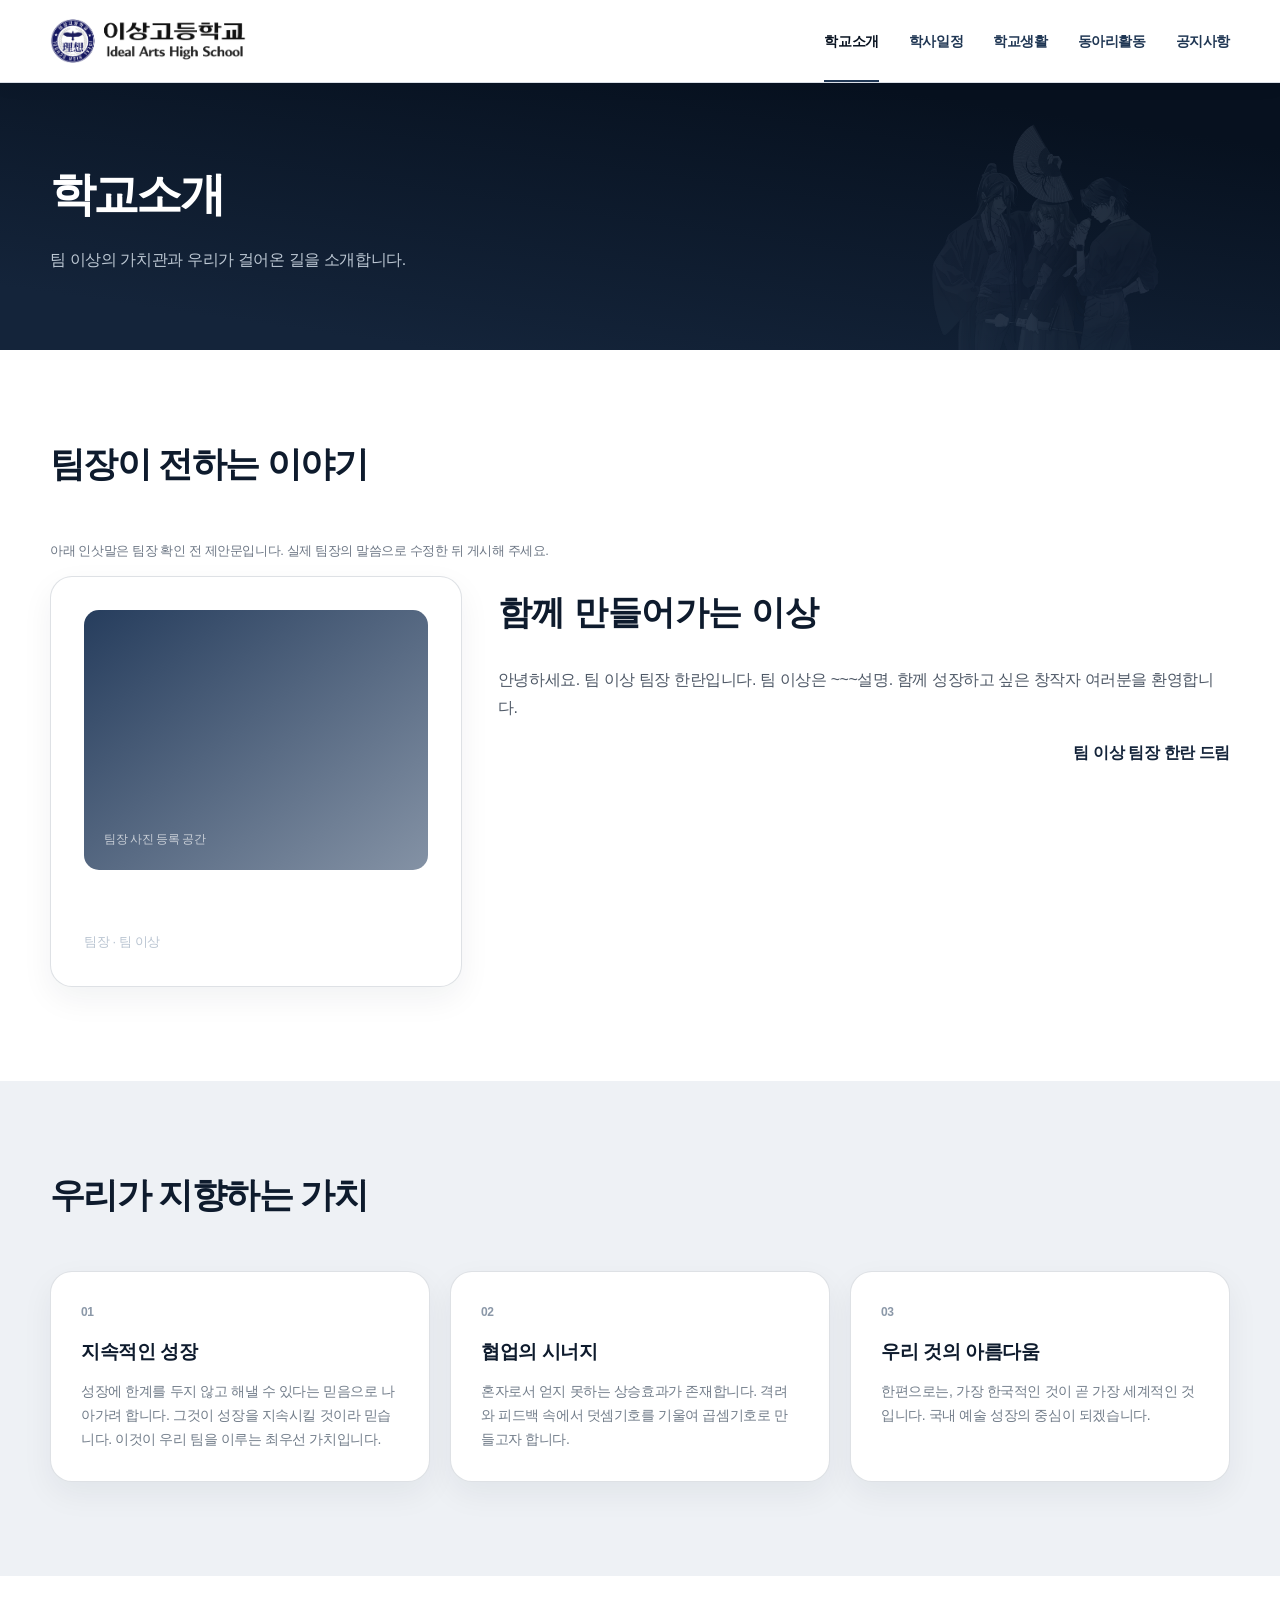
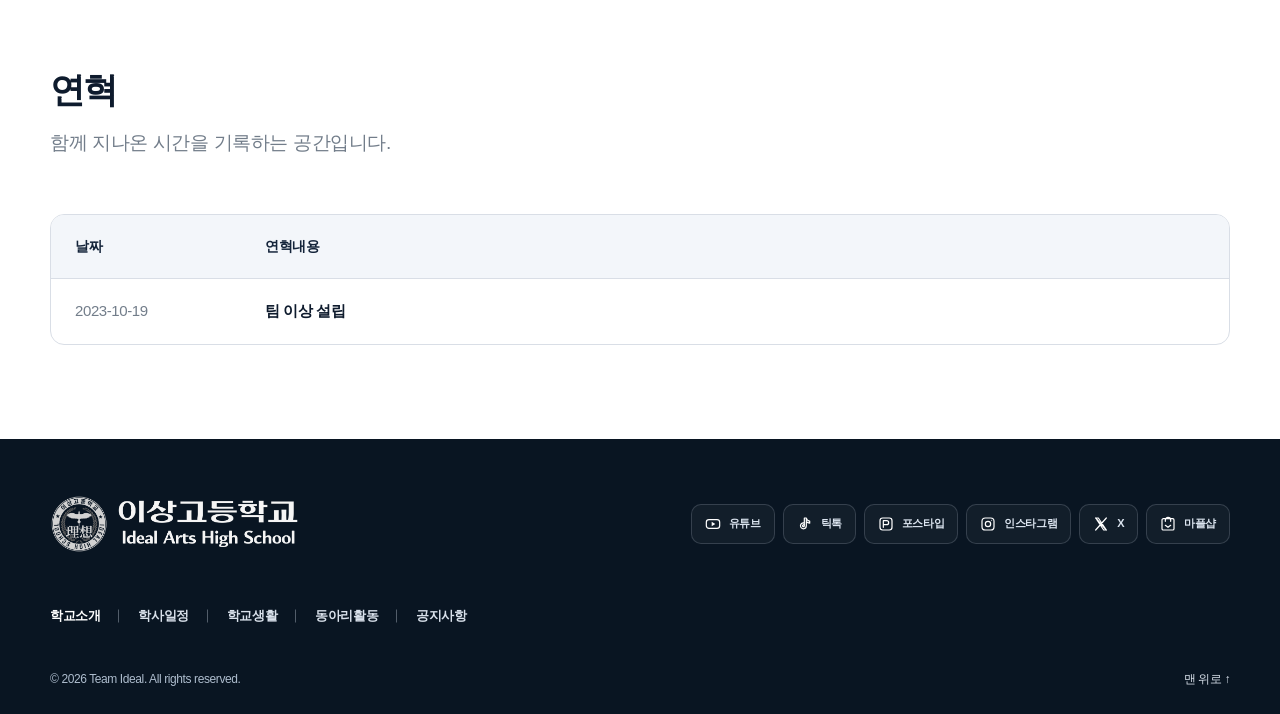
==== commit 0a99e476: "Add files via upload" ====
--- a/about.html
+++ b/about.html
@@ -2,7 +2,7 @@
 <!doctype html>
 
 <html lang="ko">
-<head><meta charset="utf-8"/><meta content="width=device-width, initial-scale=1" name="viewport"/><meta content="#14243a" name="theme-color"/><meta content="팀 이상의 가치관과 팀장이 전하는 이야기, 학교연혁을 소개합니다." name="description"/><title>학교소개 | 이상고등학교</title><link href="https://ideal.sen.hs.io.kr/about.html" rel="canonical"/><link href="./favicon.ico?v=94d53b0c2378" rel="icon" sizes="any" type="image/x-icon"/><link href="./favicon-16.png?v=94d53b0c2378" rel="icon" sizes="16x16" type="image/png"/><link href="./favicon-32.png?v=94d53b0c2378" rel="icon" sizes="32x32" type="image/png"/><link href="./apple-touch-icon.png?v=94d53b0c2378" rel="apple-touch-icon" sizes="180x180"/><meta content="ko_KR" property="og:locale"/><meta content="이상고등학교" property="og:site_name"/><meta content="website" property="og:type"/><meta content="학교소개 | 이상고등학교" property="og:title"/><meta content="팀 이상의 가치관과 팀장이 전하는 이야기, 학교연혁을 소개합니다." property="og:description"/><meta content="https://ideal.sen.hs.io.kr/about.html" property="og:url"/><meta content="https://ideal.sen.hs.io.kr/assets/main-illustration.webp" property="og:image"/><meta content="summary_large_image" name="twitter:card"/><link href="./site.css?v=20260909-final" rel="stylesheet"/><script defer="True" src="./fallback-content.js?v=20260909-final"></script><script defer="True" src="./config.js?v=20260909-final"></script><script defer="True" src="./sheets-loader.js?v=20260909-final"></script><script defer="True" src="./site.js?v=20260909-final"></script></head>
+<head><meta charset="utf-8"/><meta content="width=device-width, initial-scale=1" name="viewport"/><meta content="#14243a" name="theme-color"/><meta content="팀 이상의 가치관과 팀장이 전하는 이야기, 학교연혁을 소개합니다." name="description"/><title>학교소개 | 이상고등학교</title><link href="https://ideal.sen.hs.io.kr/about.html" rel="canonical"/><link href="./favicon.ico?v=94d53b0c2378" rel="icon" sizes="any" type="image/x-icon"/><link href="./favicon-16.png?v=94d53b0c2378" rel="icon" sizes="16x16" type="image/png"/><link href="./favicon-32.png?v=94d53b0c2378" rel="icon" sizes="32x32" type="image/png"/><link href="./apple-touch-icon.png?v=94d53b0c2378" rel="apple-touch-icon" sizes="180x180"/><meta content="ko_KR" property="og:locale"/><meta content="이상고등학교" property="og:site_name"/><meta content="website" property="og:type"/><meta content="학교소개 | 이상고등학교" property="og:title"/><meta content="팀 이상의 가치관과 팀장이 전하는 이야기, 학교연혁을 소개합니다." property="og:description"/><meta content="https://ideal.sen.hs.io.kr/about.html" property="og:url"/><meta content="https://ideal.sen.hs.io.kr/assets/main-illustration.webp" property="og:image"/><meta content="summary_large_image" name="twitter:card"/><link href="./site.css?v=20260910-cms3" rel="stylesheet"/><script defer="True" src="./fallback-content.js?v=20260910-cms3"></script><script defer="True" src="./config.js?v=20260910-cms3"></script><script defer="True" src="./sheets-loader.js?v=20260910-cms3"></script><script defer="True" src="./site.js?v=20260910-cms3"></script></head>
 <body data-page="about" id="top">
 <!-- 본문 바로가기 -->
 <a class="skip" href="#main">본문 바로가기</a>
--- a/site.css
+++ b/site.css
@@ -1182,6 +1182,11 @@
 
   .category-card:nth-child(even) {
     border-right: 0;
+  }
+
+  /* 1000px 규칙에서 3번째 카드의 오른쪽 선이 제거되므로 모바일에서 명시적으로 복구합니다. */
+  .category-card:nth-child(3) {
+    border-right: 1px solid var(--line);
   }
 
   .category-card:last-child {
@@ -4408,3 +4413,280 @@
 }
 .post-body ol { padding-left: 25px; }
 .post-body li + li { margin-top: 7px; }
+
+
+/* 2026-09-10 CMS 단순화: 학사일정은 날짜+일정, 연혁은 날짜+내용 두 열만 사용합니다. */
+.schedule-all table th:first-child,
+.schedule-all table td:first-child {
+  width: 180px;
+  white-space: nowrap;
+}
+.schedule-all table th:last-child,
+.schedule-all table td:last-child {
+  width: auto;
+}
+.history-table tbody td:first-child {
+  width: 190px;
+}
+@media (max-width: 600px) {
+  .schedule-all table th:first-child,
+  .schedule-all table td:first-child {
+    width: 126px;
+  }
+  .history-table {
+    min-width: 420px;
+  }
+  .history-table tbody td:first-child {
+    width: 145px;
+  }
+}
+
+/* 모바일 메인 카테고리: 학교생활(3번째)과 동아리활동(4번째) 사이 세로 구분선 복구 */
+@media (max-width: 780px) {
+  .category-card:nth-child(3) {
+    border-right: 1px solid var(--line) !important;
+  }
+}
+
+
+/* =========================================================
+   2026-09-10 학사일정 개편
+   - 월간 달력은 전체 폭으로 표시
+   - 선택한 월이 속한 반기(1~6월 / 7~12월)를 아래에 한꺼번에 표시
+   - 데이터 원본은 기존 Google Sheets `학사일정` 탭의 날짜+일정명 두 열 유지
+   ========================================================= */
+.calendar-section .calendar-shell-wide {
+  display: block;
+}
+
+.calendar-section .calendar-card {
+  padding: 30px;
+}
+
+.calendar-section .cal-head {
+  margin-bottom: 22px;
+}
+
+.cal-eyebrow,
+.schedule-half-year {
+  display: block;
+  margin-bottom: 5px;
+  color: #8390a0;
+  font-size: 10px;
+  font-weight: 800;
+  letter-spacing: .16em;
+}
+
+.calendar-section .cal-head h2 {
+  font-size: 27px;
+  letter-spacing: -.025em;
+}
+
+.calendar-section .calendar-grid {
+  border-radius: 10px;
+}
+
+.calendar-section .weekday {
+  padding: 10px 8px;
+  color: #667382;
+  background: #f5f7fa;
+}
+
+.calendar-section .weekday.sunday,
+.calendar-section .day.sunday .day-num {
+  color: #9c5f66;
+}
+
+.calendar-section .weekday.saturday,
+.calendar-section .day.saturday .day-num {
+  color: #56708e;
+}
+
+.calendar-section .day {
+  min-height: 104px;
+  padding: 9px;
+  background: #fff;
+}
+
+.calendar-section .day.muted {
+  background: #f8fafc;
+}
+
+.calendar-section .day-event {
+  padding: 5px 6px;
+  border-radius: 5px;
+  background: #e8edf3;
+  color: var(--navy-800);
+  font-size: 10px;
+  font-weight: 700;
+}
+
+.schedule-half {
+  margin-top: 24px;
+  padding: 0;
+  overflow: hidden;
+}
+
+.schedule-half-head {
+  display: flex;
+  align-items: flex-end;
+  justify-content: space-between;
+  gap: 20px;
+  padding: 26px 28px 22px;
+  border-bottom: 1px solid var(--gray-200);
+}
+
+.schedule-half-head h3 {
+  margin: 0;
+  color: var(--navy-900);
+  font-size: 23px;
+  letter-spacing: -.02em;
+}
+
+.schedule-half-range {
+  margin: 0 0 2px;
+  color: #718091;
+  font-size: 13px;
+  font-weight: 700;
+}
+
+.schedule-half-list {
+  padding: 0 28px 8px;
+}
+
+.schedule-month-group {
+  display: grid;
+  grid-template-columns: 92px minmax(0, 1fr);
+  border-bottom: 1px solid var(--gray-200);
+}
+
+.schedule-month-group:last-child {
+  border-bottom: 0;
+}
+
+.schedule-month-label {
+  padding: 20px 18px 20px 2px;
+}
+
+.schedule-month-label strong {
+  color: var(--navy-900);
+  font-size: 17px;
+  letter-spacing: -.02em;
+}
+
+.schedule-month-items {
+  min-width: 0;
+  border-left: 1px solid var(--gray-200);
+  padding: 8px 0 8px 20px;
+}
+
+.schedule-half-row {
+  display: grid;
+  grid-template-columns: 82px minmax(0, 1fr);
+  align-items: baseline;
+  gap: 12px;
+  min-height: 42px;
+  padding: 10px 4px;
+}
+
+.schedule-half-row + .schedule-half-row {
+  border-top: 1px solid #edf0f4;
+}
+
+.schedule-half-row time {
+  color: #7a8795;
+  font-size: 12px;
+  font-variant-numeric: tabular-nums;
+  font-weight: 700;
+}
+
+.schedule-half-row span {
+  color: var(--navy-900);
+  font-size: 14px;
+  font-weight: 700;
+  line-height: 1.55;
+}
+
+.schedule-half-row.schedule-half-empty {
+  display: flex;
+  align-items: center;
+}
+
+.schedule-half-row.schedule-half-empty span {
+  color: #a0a9b4;
+  font-size: 13px;
+  font-weight: 500;
+}
+
+@media (max-width: 720px) {
+  .calendar-section .calendar-card {
+    padding: 18px;
+  }
+
+  .calendar-section .cal-head {
+    align-items: flex-end;
+  }
+
+  .cal-eyebrow {
+    display: none;
+  }
+
+  .calendar-section .cal-head h2 {
+    font-size: 20px;
+  }
+
+  .calendar-section .day {
+    min-height: 70px;
+    padding: 4px;
+  }
+
+  .calendar-section .day-event {
+    padding: 3px;
+    font-size: 8px;
+    line-height: 1.25;
+  }
+
+  .schedule-half-head {
+    align-items: flex-start;
+    padding: 21px 18px 17px;
+  }
+
+  .schedule-half-head h3 {
+    font-size: 20px;
+  }
+
+  .schedule-half-list {
+    padding: 0 18px 5px;
+  }
+
+  .schedule-month-group {
+    grid-template-columns: 58px minmax(0, 1fr);
+  }
+
+  .schedule-month-label {
+    padding: 17px 8px 17px 0;
+  }
+
+  .schedule-month-label strong {
+    font-size: 14px;
+  }
+
+  .schedule-month-items {
+    padding-left: 12px;
+  }
+
+  .schedule-half-row {
+    grid-template-columns: 58px minmax(0, 1fr);
+    gap: 8px;
+    min-height: 38px;
+    padding: 9px 2px;
+  }
+
+  .schedule-half-row time {
+    font-size: 11px;
+  }
+
+  .schedule-half-row span {
+    font-size: 13px;
+  }
+}
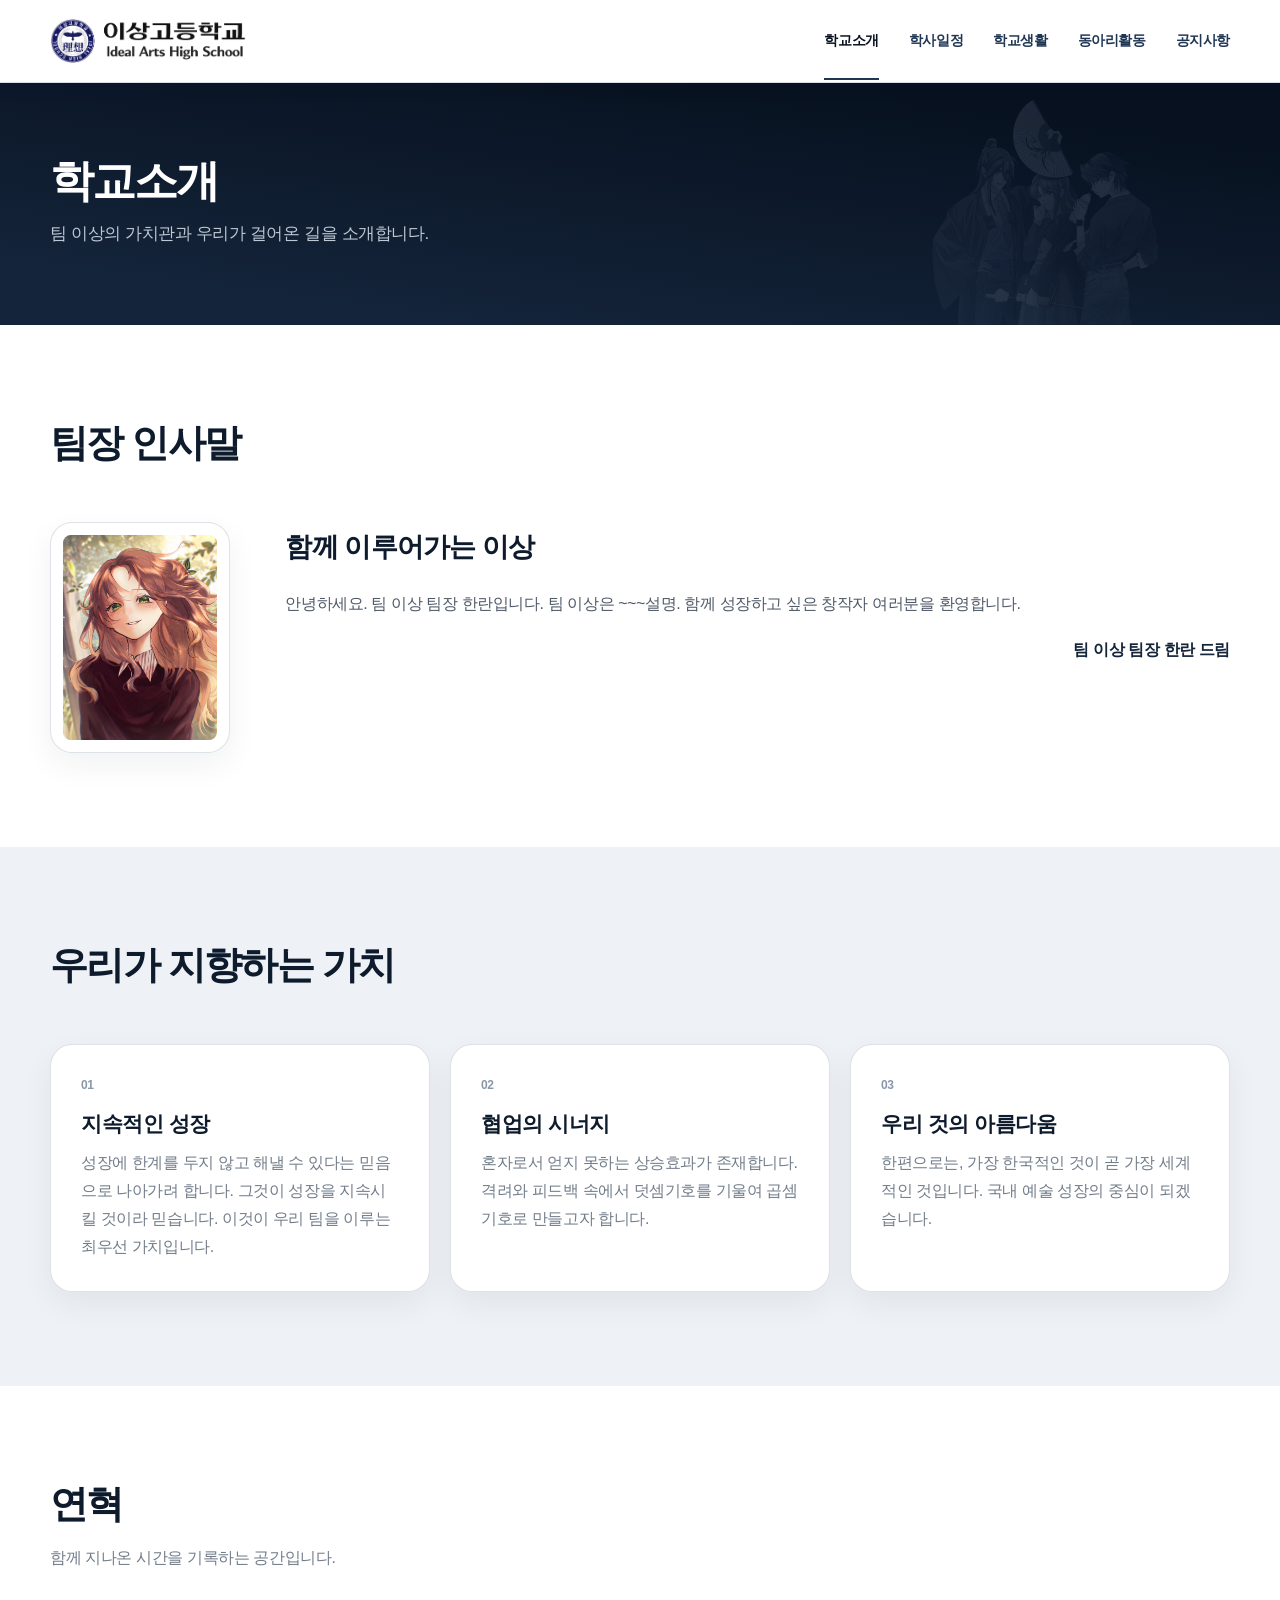
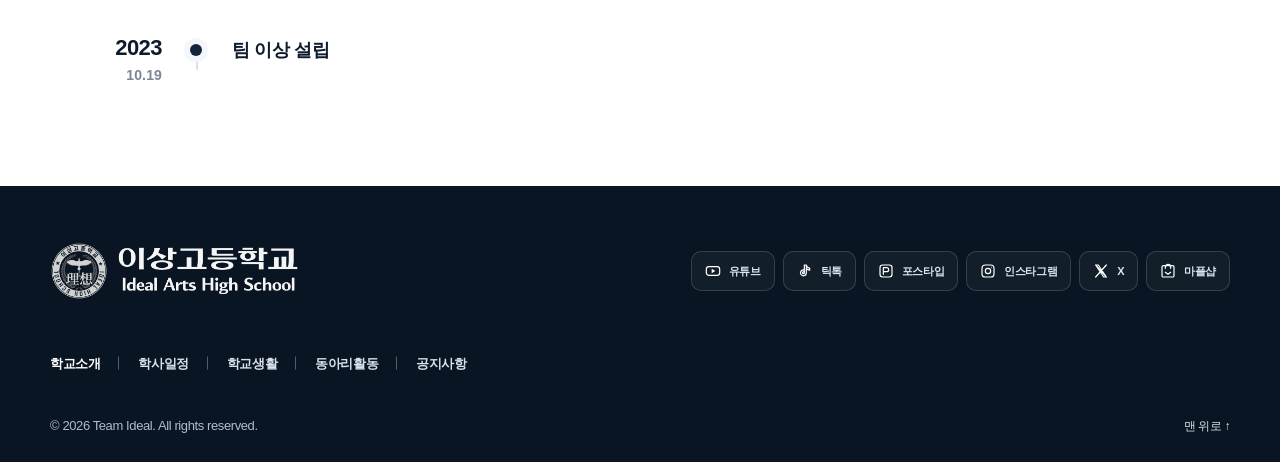
==== commit 08c9dece: "Add files via upload" ====
--- a/about.html
+++ b/about.html
@@ -2,7 +2,7 @@
 <!doctype html>
 
 <html lang="ko">
-<head><meta charset="utf-8"/><meta content="width=device-width, initial-scale=1" name="viewport"/><meta content="#14243a" name="theme-color"/><meta content="팀 이상의 가치관과 팀장이 전하는 이야기, 학교연혁을 소개합니다." name="description"/><title>학교소개 | 이상고등학교</title><link href="https://ideal.sen.hs.io.kr/about.html" rel="canonical"/><link href="./favicon.ico?v=94d53b0c2378" rel="icon" sizes="any" type="image/x-icon"/><link href="./favicon-16.png?v=94d53b0c2378" rel="icon" sizes="16x16" type="image/png"/><link href="./favicon-32.png?v=94d53b0c2378" rel="icon" sizes="32x32" type="image/png"/><link href="./apple-touch-icon.png?v=94d53b0c2378" rel="apple-touch-icon" sizes="180x180"/><meta content="ko_KR" property="og:locale"/><meta content="이상고등학교" property="og:site_name"/><meta content="website" property="og:type"/><meta content="학교소개 | 이상고등학교" property="og:title"/><meta content="팀 이상의 가치관과 팀장이 전하는 이야기, 학교연혁을 소개합니다." property="og:description"/><meta content="https://ideal.sen.hs.io.kr/about.html" property="og:url"/><meta content="https://ideal.sen.hs.io.kr/assets/main-illustration.webp" property="og:image"/><meta content="summary_large_image" name="twitter:card"/><link href="./site.css?v=20260910-cms3" rel="stylesheet"/><script defer="True" src="./fallback-content.js?v=20260910-cms3"></script><script defer="True" src="./config.js?v=20260910-cms3"></script><script defer="True" src="./sheets-loader.js?v=20260910-cms3"></script><script defer="True" src="./site.js?v=20260910-cms3"></script></head>
+<head><meta charset="utf-8"/><meta content="width=device-width, initial-scale=1" name="viewport"/><meta content="#14243a" name="theme-color"/><meta content="팀 이상의 가치관과 팀장 인사말, 연혁을 소개합니다." name="description"/><title>학교소개 | 이상고등학교</title><link href="https://ideal.sen.hs.io.kr/about.html" rel="canonical"/><link href="./favicon.ico?v=94d53b0c2378" rel="icon" sizes="any" type="image/x-icon"/><link href="./favicon-16.png?v=94d53b0c2378" rel="icon" sizes="16x16" type="image/png"/><link href="./favicon-32.png?v=94d53b0c2378" rel="icon" sizes="32x32" type="image/png"/><link href="./apple-touch-icon.png?v=94d53b0c2378" rel="apple-touch-icon" sizes="180x180"/><meta content="ko_KR" property="og:locale"/><meta content="이상고등학교" property="og:site_name"/><meta content="website" property="og:type"/><meta content="학교소개 | 이상고등학교" property="og:title"/><meta content="팀 이상의 가치관과 팀장 인사말, 연혁을 소개합니다." property="og:description"/><meta content="https://ideal.sen.hs.io.kr/about.html" property="og:url"/><meta content="https://ideal.sen.hs.io.kr/assets/main-illustration.webp" property="og:image"/><meta content="summary_large_image" name="twitter:card"/><link href="./site.css?v=20260910-profile3x4c" rel="stylesheet"/><script defer="True" src="./fallback-content.js?v=20260910-cms3"></script><script defer="True" src="./config.js?v=20260910-cms3"></script><script defer="True" src="./sheets-loader.js?v=20260910-cms3"></script><script defer="True" src="./site.js?v=20260910-profile3x4c"></script></head>
 <body data-page="about" id="top">
 <!-- 본문 바로가기 -->
 <a class="skip" href="#main">본문 바로가기</a>
--- a/site.css
+++ b/site.css
@@ -4690,3 +4690,953 @@
     font-size: 13px;
   }
 }
+
+/* ============================================================
+   공지 상세페이지 · 타이포그래피 위계 재정립 (2026-09-10)
+   - 본문/목록 가독성 기준 16px 이상
+   - 데스크톱/모바일에서 H1 > H2 > H3 위계를 명확히 유지
+   - 다른 페이지에는 영향을 주지 않도록 .post 범위로 한정
+   ============================================================ */
+.post {
+  color: var(--ink);
+  font-size: 16px;
+}
+
+.post-head {
+  padding-bottom: 28px;
+}
+
+.post-category {
+  font-size: 12px;
+  line-height: 1.35;
+  font-weight: 800;
+  letter-spacing: -.015em;
+}
+
+.post h1 {
+  margin: 14px 0 10px;
+  font-size: clamp(32px, 3vw, 38px);
+  line-height: 1.22;
+  font-weight: 800;
+  letter-spacing: -.04em;
+}
+
+.post time,
+.post-status-label {
+  font-size: 14px;
+  line-height: 1.5;
+  font-weight: 500;
+}
+
+.post-body {
+  padding: 38px 0 34px;
+  color: #46515e;
+  font-size: 17px;
+  line-height: 1.82;
+}
+
+.post-body p {
+  margin: 0 0 22px;
+  color: #46515e;
+  font-size: 17px;
+  line-height: 1.82;
+  font-weight: 400;
+}
+
+.post-body h2 {
+  margin: 42px 0 16px;
+  color: var(--navy-900);
+  font-size: 26px;
+  line-height: 1.35;
+  font-weight: 800;
+  letter-spacing: -.035em;
+}
+
+.post-body h2:first-child {
+  margin-top: 0;
+}
+
+.post-body h3 {
+  margin: 30px 0 11px;
+  color: var(--navy-900);
+  font-size: 20px;
+  line-height: 1.45;
+  font-weight: 700;
+  letter-spacing: -.025em;
+}
+
+.post-body ul,
+.post-body ol {
+  margin: 12px 0 26px;
+  padding-left: 1.55em;
+  color: #46515e;
+  font-size: 16px;
+  line-height: 1.85;
+  font-weight: 400;
+}
+
+.post-body li + li {
+  margin-top: 6px;
+}
+
+.post-body li::marker {
+  color: #8090a4;
+}
+
+.post-body strong {
+  font-weight: 700;
+  color: #263547;
+}
+
+.post-body .post-callout {
+  font-size: 16px;
+  line-height: 1.8;
+}
+
+.post-table {
+  font-size: 16px;
+  line-height: 1.7;
+}
+
+.post-table th {
+  font-weight: 700;
+}
+
+.post-link strong {
+  font-size: 16px;
+  line-height: 1.55;
+  font-weight: 700;
+}
+
+.post-link small {
+  font-size: 14px;
+  line-height: 1.65;
+}
+
+.post-info {
+  font-size: 16px;
+  line-height: 1.75;
+}
+
+.post-info strong {
+  font-size: 17px;
+  font-weight: 700;
+}
+
+.post-info p {
+  font-size: 16px;
+  line-height: 1.75;
+}
+
+.post-source {
+  font-size: 14px;
+  line-height: 1.75;
+}
+
+.post-source strong {
+  font-size: 14px;
+  font-weight: 700;
+}
+
+.post-source p {
+  font-size: 14px;
+  line-height: 1.75;
+}
+
+@media (max-width: 780px) {
+  .post-head {
+    padding-bottom: 23px;
+  }
+
+  .post h1 {
+    font-size: clamp(27px, 7.2vw, 31px);
+    line-height: 1.24;
+  }
+
+  .post-body {
+    padding: 30px 0 28px;
+    font-size: 16px;
+    line-height: 1.78;
+  }
+
+  .post-body p {
+    margin-bottom: 20px;
+    font-size: 16px;
+    line-height: 1.78;
+  }
+
+  .post-body h2 {
+    margin: 36px 0 14px;
+    font-size: 22px;
+    line-height: 1.38;
+    font-weight: 800;
+  }
+
+  .post-body h3 {
+    margin: 26px 0 9px;
+    font-size: 18px;
+    line-height: 1.45;
+    font-weight: 700;
+  }
+
+  .post-body ul,
+  .post-body ol {
+    margin: 10px 0 23px;
+    padding-left: 1.4em;
+    font-size: 16px;
+    line-height: 1.8;
+  }
+
+  .post-body .post-callout,
+  .post-info,
+  .post-info p,
+  .post-table {
+    font-size: 16px;
+  }
+}
+
+@media (max-width: 420px) {
+  .post h1 {
+    font-size: 27px;
+  }
+
+  .post-body h2 {
+    font-size: 21px;
+  }
+
+  .post-body h3 {
+    font-size: 18px;
+  }
+}
+
+/* ============================================================
+   GLOBAL TYPOGRAPHY SYSTEM · 2026-09-10
+   ------------------------------------------------------------
+   Site-wide readable type scale with stable desktop/mobile hierarchy.
+   Layout, colors, interactions and CMS behavior are intentionally untouched.
+   ============================================================ */
+:root {
+  --type-body: 16px;
+  --type-body-lg: 17px;
+  --type-small: 14px;
+  --type-label: 12px;
+  --type-card-title: 19px;
+  --type-subheading: 21px;
+  --type-heading: 27px;
+  --type-section: clamp(30px, 3vw, 40px);
+  --type-page: clamp(34px, 4vw, 44px);
+  --type-hero: clamp(42px, 5vw, 58px);
+}
+
+body {
+  font-size: var(--type-body);
+  line-height: 1.7;
+}
+
+/* Global navigation and controls */
+.nav a {
+  font-size: 15px;
+  line-height: 1.4;
+  font-weight: 700;
+}
+.button,
+.filter-button,
+.more-link,
+.plaza-all,
+.cal-nav button {
+  font-size: 14px;
+  line-height: 1.45;
+  font-weight: 700;
+}
+
+/* Home hero */
+.hero-kicker {
+  font-size: 13px;
+  line-height: 1.45;
+  font-weight: 800;
+}
+.hero h1 {
+  font-size: var(--type-hero);
+  line-height: 1.16;
+  font-weight: 800;
+  letter-spacing: -.055em;
+}
+.hero-desc {
+  font-size: 17px;
+  line-height: 1.72;
+}
+
+/* Shared section hierarchy */
+.eyebrow {
+  font-size: 13px;
+  line-height: 1.4;
+  font-weight: 800;
+}
+.section-title {
+  font-size: var(--type-section);
+  line-height: 1.25;
+  font-weight: 800;
+  letter-spacing: -.045em;
+}
+.section-lead,
+.editor-note {
+  font-size: 16px;
+  line-height: 1.75;
+}
+
+/* Interior-page hero */
+.page-hero h1 {
+  font-size: var(--type-page);
+  line-height: 1.2;
+  font-weight: 800;
+  letter-spacing: -.045em;
+}
+.page-hero p {
+  font-size: 17px;
+  line-height: 1.7;
+}
+
+/* Home category menu */
+.category-card span {
+  font-size: 12px;
+  line-height: 1.4;
+  font-weight: 800;
+}
+.category-card strong {
+  font-size: 20px;
+  line-height: 1.35;
+  font-weight: 800;
+}
+.category-card small {
+  font-size: 14px;
+  line-height: 1.55;
+}
+
+/* Recruitment / feature cards */
+.admission-banner h3 {
+  font-size: 28px;
+  line-height: 1.32;
+  font-weight: 800;
+}
+.admission-banner p,
+.meta-row {
+  font-size: 15px;
+  line-height: 1.65;
+}
+.feature-link span,
+.status-badge {
+  font-size: 12px;
+  line-height: 1.4;
+  font-weight: 800;
+}
+.feature-link h4 {
+  font-size: 20px;
+  line-height: 1.4;
+  font-weight: 800;
+}
+.feature-link p {
+  font-size: 15px;
+  line-height: 1.65;
+}
+
+/* Gallery / work cards */
+.work-badge {
+  font-size: 12px;
+  line-height: 1.35;
+  font-weight: 800;
+}
+.work-info h3,
+.gallery-page-grid .work-info h3 {
+  font-size: 19px;
+  line-height: 1.42;
+  font-weight: 800;
+}
+.work-info p,
+.gallery-page-grid .work-info p,
+.plaza-note,
+.gallery-count {
+  font-size: 14px;
+  line-height: 1.65;
+}
+
+/* About / values / history */
+.leader-card h3,
+.values-grid h3 {
+  font-size: 21px;
+  line-height: 1.4;
+  font-weight: 800;
+}
+.leader-card p,
+.leader-message p,
+.values-grid p,
+.activity-list,
+.signature {
+  font-size: 16px;
+  line-height: 1.75;
+}
+.leader-message h2,
+.content-card h2 {
+  font-size: 27px;
+  line-height: 1.35;
+  font-weight: 800;
+  letter-spacing: -.03em;
+}
+.history-date {
+  font-size: 14px;
+  line-height: 1.45;
+  font-weight: 800;
+}
+.history-item h3 {
+  font-size: 20px;
+  line-height: 1.4;
+  font-weight: 800;
+}
+.history-item p {
+  font-size: 16px;
+  line-height: 1.7;
+}
+
+/* Calendar and schedule */
+.cal-head h2 {
+  font-size: 25px;
+  line-height: 1.35;
+  font-weight: 800;
+}
+.weekday,
+.day {
+  font-size: 14px;
+}
+.day-num {
+  font-size: 14px;
+  line-height: 1.35;
+}
+.day-event {
+  font-size: 12px;
+  line-height: 1.4;
+  font-weight: 700;
+}
+.schedule-table h3,
+.schedule-all h3 {
+  font-size: 22px;
+  line-height: 1.4;
+  font-weight: 800;
+}
+.schedule-row time,
+.schedule-all th {
+  font-size: 14px;
+  line-height: 1.5;
+}
+.schedule-row strong,
+.schedule-all td {
+  font-size: 16px;
+  line-height: 1.65;
+}
+.empty-state {
+  font-size: 15px;
+  line-height: 1.65;
+}
+
+/* Club cards and school-life content */
+.club-no {
+  font-size: 12px;
+  line-height: 1.4;
+  font-weight: 800;
+}
+.club-card h2 {
+  font-size: 22px;
+  line-height: 1.38;
+  font-weight: 800;
+}
+.club-short,
+.club-desc,
+.club-greeting,
+.club-greeting blockquote,
+.activity-list li {
+  font-size: 16px;
+  line-height: 1.7;
+}
+.club-greeting strong {
+  font-size: 17px;
+  font-weight: 700;
+}
+
+/* Notices list */
+.notice-category {
+  font-size: 13px;
+  line-height: 1.4;
+  font-weight: 800;
+}
+.notice-card h2 {
+  font-size: 19px;
+  line-height: 1.45;
+  font-weight: 800;
+}
+.notice-card p {
+  font-size: 15px;
+  line-height: 1.65;
+}
+.notice-card time {
+  font-size: 14px;
+  line-height: 1.45;
+}
+
+/* Article detail: keep hierarchy consistent with the global scale. */
+.post h1 {
+  font-size: clamp(32px, 3vw, 38px);
+}
+.post-body h2 {
+  font-size: 26px;
+}
+.post-body h3 {
+  font-size: 20px;
+}
+.post-body,
+.post-body p {
+  font-size: 17px;
+}
+.post-body ul,
+.post-body ol,
+.post-table,
+.post-info,
+.post-info p {
+  font-size: 16px;
+}
+
+/* Footer remains secondary, but never microscopically small. */
+.footer strong {
+  font-size: 18px;
+  line-height: 1.4;
+  font-weight: 800;
+}
+.footer p,
+.footer nav,
+.footer .footer-nav a {
+  font-size: 13px;
+  line-height: 1.6;
+}
+
+@media (max-width: 780px) {
+  :root {
+    --type-body: 16px;
+    --type-body-lg: 16px;
+    --type-card-title: 18px;
+    --type-subheading: 19px;
+    --type-heading: 23px;
+    --type-section: clamp(27px, 7.5vw, 32px);
+    --type-page: clamp(30px, 8.5vw, 36px);
+    --type-hero: clamp(36px, 10vw, 46px);
+  }
+
+  body {
+    font-size: 16px;
+    line-height: 1.68;
+  }
+
+  .nav a {
+    font-size: 16px;
+  }
+  .hero-kicker,
+  .eyebrow {
+    font-size: 12px;
+  }
+  .hero h1 {
+    font-size: var(--type-hero);
+    line-height: 1.15;
+  }
+  .hero-desc,
+  .page-hero p,
+  .section-lead,
+  .editor-note {
+    font-size: 16px;
+    line-height: 1.7;
+  }
+  .page-hero h1 {
+    font-size: var(--type-page);
+  }
+  .section-title {
+    font-size: var(--type-section);
+  }
+
+  .category-card strong {
+    font-size: 19px;
+  }
+  .category-card small {
+    font-size: 14px;
+  }
+
+  .admission-banner h3 {
+    font-size: 24px;
+  }
+  .feature-link h4,
+  .history-item h3,
+  .work-info h3,
+  .gallery-page-grid .work-info h3,
+  .notice-card h2 {
+    font-size: 18px;
+  }
+  .leader-message h2,
+  .content-card h2 {
+    font-size: 23px;
+  }
+  .leader-card h3,
+  .values-grid h3,
+  .club-card h2,
+  .schedule-table h3,
+  .schedule-all h3 {
+    font-size: 20px;
+  }
+
+
+  .leader-card .portrait {
+    border-radius: 9px;
+  }
+
+  .leader-card p,
+  .leader-message p,
+  .values-grid p,
+  .history-item p,
+  .club-short,
+  .club-desc,
+  .club-greeting,
+  .club-greeting blockquote,
+  .activity-list,
+  .activity-list li,
+  .schedule-row strong,
+  .schedule-all td {
+    font-size: 16px;
+  }
+
+  .notice-card p,
+  .admission-banner p,
+  .meta-row,
+  .feature-link p,
+  .empty-state {
+    font-size: 15px;
+  }
+
+  /* Explicitly preserve article title hierarchy on small screens. */
+  .post h1 {
+    font-size: clamp(27px, 7.2vw, 31px);
+  }
+  .post-body h2 {
+    font-size: 22px;
+    font-weight: 800;
+  }
+  .post-body h3 {
+    font-size: 18px;
+    font-weight: 700;
+  }
+  .post-body,
+  .post-body p,
+  .post-body ul,
+  .post-body ol,
+  .post-table,
+  .post-info,
+  .post-info p {
+    font-size: 16px;
+  }
+}
+
+@media (max-width: 420px) {
+  .page-hero h1 {
+    font-size: 30px;
+  }
+  .section-title {
+    font-size: 27px;
+  }
+  .hero h1 {
+    font-size: 36px;
+  }
+  .post h1 {
+    font-size: 27px;
+  }
+  .post-body h2 {
+    font-size: 21px;
+  }
+  .post-body h3 {
+    font-size: 18px;
+  }
+}
+
+
+/* =========================================================
+   연혁 — 세로 타임라인
+   Google Sheets의 `날짜 / 연혁내용` 두 열만으로 자동 확장됩니다.
+   ========================================================= */
+body[data-page="about"] .history {
+  --history-axis: 146px;
+  position: relative;
+  margin-top: 38px;
+  padding: 2px 0 8px;
+}
+
+body[data-page="about"] .history::before {
+  content: "";
+  position: absolute;
+  left: var(--history-axis);
+  top: 14px;
+  bottom: 22px;
+  width: 2px;
+  background: #d9e0e8;
+  border-radius: 999px;
+}
+
+body[data-page="about"] .history-item {
+  position: relative;
+  display: grid;
+  grid-template-columns: 112px minmax(0, 1fr);
+  column-gap: 70px;
+  align-items: start;
+  padding: 0 0 42px;
+}
+
+body[data-page="about"] .history-item:last-child {
+  padding-bottom: 0;
+}
+
+body[data-page="about"] .history-item::before {
+  content: "";
+  position: absolute;
+  left: calc(var(--history-axis) - 6px);
+  top: 9px;
+  width: 12px;
+  height: 12px;
+  border-radius: 50%;
+  background: var(--navy-800);
+  box-shadow: 0 0 0 6px #f4f7fa;
+  z-index: 1;
+}
+
+body[data-page="about"] .history-date {
+  display: flex;
+  flex-direction: column;
+  align-items: flex-end;
+  gap: 2px;
+  padding-top: 0;
+  color: var(--navy-900);
+  font-style: normal;
+  line-height: 1;
+  white-space: nowrap;
+}
+
+body[data-page="about"] .history-year {
+  display: block;
+  font-size: 22px;
+  line-height: 1.15;
+  font-weight: 800;
+  letter-spacing: -.025em;
+}
+
+body[data-page="about"] .history-day {
+  display: block;
+  margin-top: 4px;
+  color: #7b8795;
+  font-size: 14px;
+  line-height: 1.3;
+  font-weight: 700;
+  letter-spacing: .01em;
+}
+
+body[data-page="about"] .history-content {
+  min-width: 0;
+  padding: 1px 0 0;
+}
+
+body[data-page="about"] .history-content p,
+body[data-page="about"] .history-item .history-content p {
+  margin: 0;
+  color: var(--navy-900);
+  font-size: 18px;
+  line-height: 1.65;
+  font-weight: 700;
+  word-break: keep-all;
+  overflow-wrap: anywhere;
+}
+
+@media (max-width: 780px) {
+  body[data-page="about"] .history {
+    --history-axis: 78px;
+    margin-top: 30px;
+  }
+
+  body[data-page="about"] .history::before {
+    top: 12px;
+    bottom: 17px;
+  }
+
+  body[data-page="about"] .history-item {
+    grid-template-columns: 58px minmax(0, 1fr);
+    column-gap: 40px;
+    padding-bottom: 34px;
+  }
+
+  body[data-page="about"] .history-item::before {
+    top: 8px;
+  }
+
+  body[data-page="about"] .history-year {
+    font-size: 17px;
+  }
+
+  body[data-page="about"] .history-day {
+    margin-top: 3px;
+    font-size: 12px;
+  }
+
+  body[data-page="about"] .history-content p,
+  body[data-page="about"] .history-item .history-content p {
+    font-size: 16px;
+    line-height: 1.65;
+  }
+}
+
+@media (max-width: 420px) {
+  body[data-page="about"] .history {
+    --history-axis: 70px;
+  }
+
+  body[data-page="about"] .history-item {
+    grid-template-columns: 52px minmax(0, 1fr);
+    column-gap: 36px;
+  }
+}
+
+/* =========================================================
+   학교소개 — 팀장 프로필 카드
+   증명사진 비율(3:4)에 맞는 이미지 슬롯과 문구 정리
+   ========================================================= */
+body[data-page="about"] .leader-card {
+  background-color: #fff;
+  background-image: var(--asset-bg-paper);
+  color: var(--navy-900);
+}
+
+body[data-page="about"] .leader-card .portrait {
+  width: 100%;
+  aspect-ratio: 3 / 4;
+  min-height: 0;
+  border-radius: 10px;
+  overflow: hidden;
+  background: linear-gradient(160deg, #eef3f8, #dfe7f0);
+  display: block;
+  padding: 0;
+}
+
+body[data-page="about"] .leader-card .portrait img {
+  display: block;
+  width: 100%;
+  height: 100%;
+  object-fit: cover;
+  object-position: center;
+}
+
+body[data-page="about"] .leader-card h3 {
+  margin: 18px 0 0;
+  color: var(--navy-900);
+}
+
+body[data-page="about"] .leader-card p {
+  display: none;
+}
+
+body[data-page="about"] .leader-message h2 {
+  font-weight: 700;
+}
+
+@media (max-width: 780px) {
+  body[data-page="about"] .leader-card .portrait {
+    border-radius: 9px;
+  }
+}
+
+
+/* Final leader-profile refinement: image-only card, exact 3:4 portrait. */
+body[data-page="about"] .leader-card {
+  padding: 33px;
+}
+
+body[data-page="about"] .leader-card .portrait {
+  width: 100%;
+  aspect-ratio: 3 / 4;
+  height: auto;
+  min-height: 0;
+  margin: 0;
+  padding: 0;
+  border-radius: 8px;
+  overflow: hidden;
+}
+
+body[data-page="about"] .leader-card .portrait img {
+  display: block;
+  width: 100%;
+  height: 100%;
+  object-fit: cover;
+  object-position: center;
+}
+
+body[data-page="about"] .leader-card h3,
+body[data-page="about"] .leader-card p {
+  display: none !important;
+}
+
+@media (max-width: 780px) {
+  body[data-page="about"] .leader-card .portrait {
+    border-radius: 7px;
+  }
+}
+
+
+/* Narrower 3:4 leader profile card: about 1/4 width on desktop */
+body[data-page="about"] .leader-layout {
+  grid-template-columns: minmax(180px, 0.25fr) minmax(0, 0.75fr);
+  align-items: start;
+  gap: 32px;
+}
+
+body[data-page="about"] .leader-card {
+  width: 100%;
+  max-width: 250px;
+  justify-self: start;
+  padding: 18px;
+}
+
+body[data-page="about"] .leader-card .portrait {
+  width: 100%;
+  aspect-ratio: 3 / 4;
+}
+
+@media (max-width: 960px) {
+  body[data-page="about"] .leader-layout {
+    grid-template-columns: minmax(160px, 0.28fr) minmax(0, 0.72fr);
+    gap: 24px;
+  }
+
+  body[data-page="about"] .leader-card {
+    max-width: 220px;
+    padding: 14px;
+  }
+}
+
+
+/* Even narrower 3:4 leader profile card */
+body[data-page="about"] .leader-layout {
+  grid-template-columns: minmax(120px, 0.18fr) minmax(0, 0.82fr);
+  gap: 28px;
+}
+
+body[data-page="about"] .leader-card {
+  max-width: 180px;
+  padding: 12px;
+}
+
+@media (max-width: 960px) {
+  body[data-page="about"] .leader-layout {
+    grid-template-columns: minmax(110px, 0.2fr) minmax(0, 0.8fr);
+    gap: 20px;
+  }
+
+  body[data-page="about"] .leader-card {
+    max-width: 160px;
+    padding: 10px;
+  }
+}
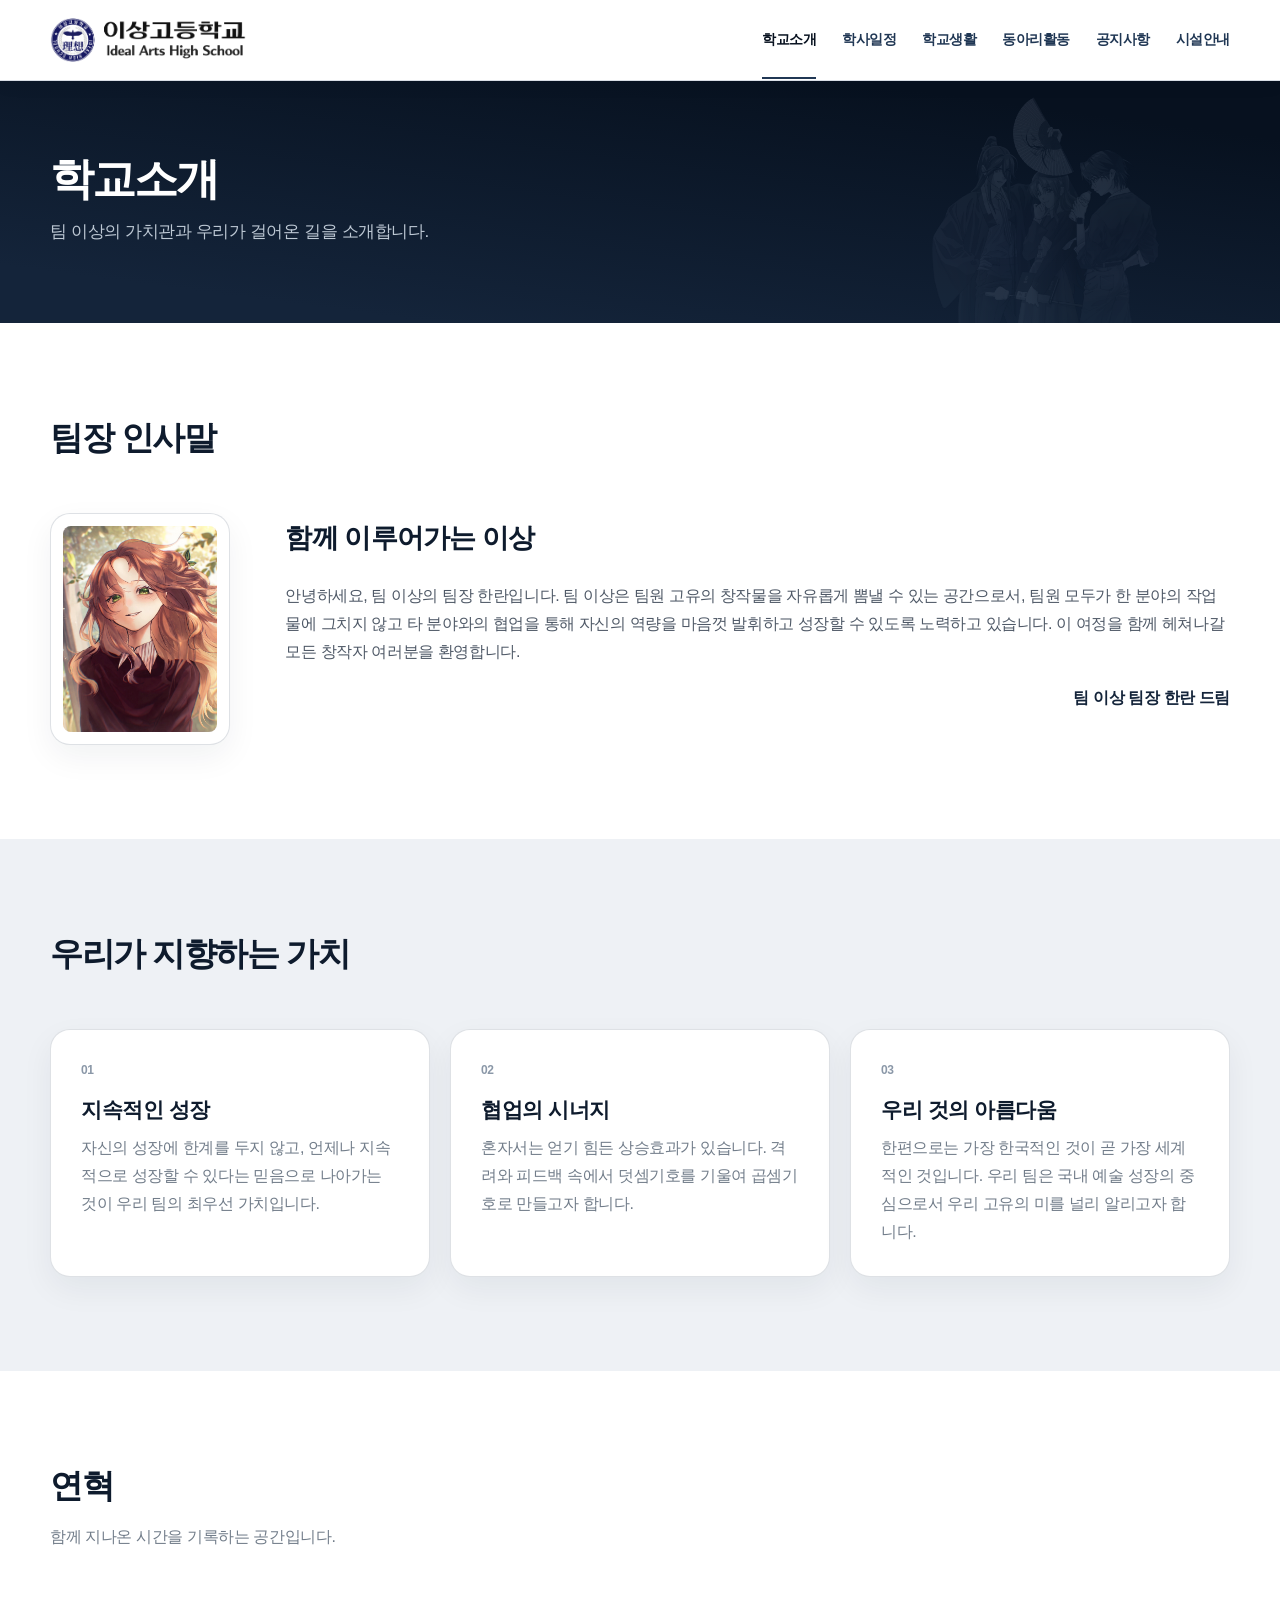
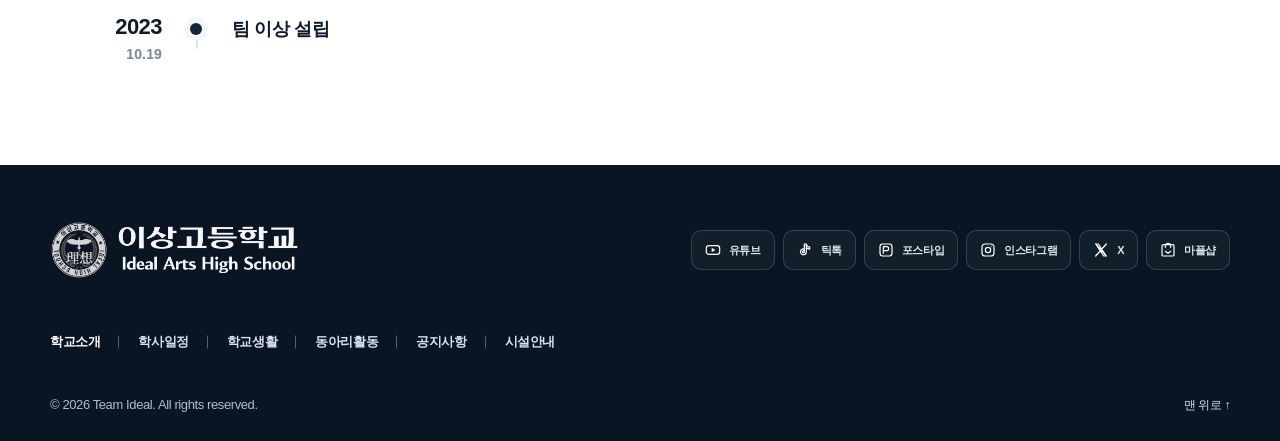
==== commit 2702f1a1: "시설안내 추가" ====
--- a/about.html
+++ b/about.html
@@ -2,14 +2,14 @@
 <!doctype html>
 
 <html lang="ko">
-<head><meta charset="utf-8"/><meta content="width=device-width, initial-scale=1" name="viewport"/><meta content="#14243a" name="theme-color"/><meta content="팀 이상의 가치관과 팀장 인사말, 연혁을 소개합니다." name="description"/><title>학교소개 | 이상고등학교</title><link href="https://ideal.sen.hs.io.kr/about.html" rel="canonical"/><link href="./favicon.ico?v=94d53b0c2378" rel="icon" sizes="any" type="image/x-icon"/><link href="./favicon-16.png?v=94d53b0c2378" rel="icon" sizes="16x16" type="image/png"/><link href="./favicon-32.png?v=94d53b0c2378" rel="icon" sizes="32x32" type="image/png"/><link href="./apple-touch-icon.png?v=94d53b0c2378" rel="apple-touch-icon" sizes="180x180"/><meta content="ko_KR" property="og:locale"/><meta content="이상고등학교" property="og:site_name"/><meta content="website" property="og:type"/><meta content="학교소개 | 이상고등학교" property="og:title"/><meta content="팀 이상의 가치관과 팀장 인사말, 연혁을 소개합니다." property="og:description"/><meta content="https://ideal.sen.hs.io.kr/about.html" property="og:url"/><meta content="https://ideal.sen.hs.io.kr/assets/main-illustration.webp" property="og:image"/><meta content="summary_large_image" name="twitter:card"/><link href="./site.css?v=20260910-profile3x4c" rel="stylesheet"/><script defer="True" src="./fallback-content.js?v=20260910-cms3"></script><script defer="True" src="./config.js?v=20260910-cms3"></script><script defer="True" src="./sheets-loader.js?v=20260910-cms3"></script><script defer="True" src="./site.js?v=20260910-profile3x4c"></script></head>
+<head><meta charset="utf-8"/><meta content="width=device-width, initial-scale=1" name="viewport"/><meta content="#14243a" name="theme-color"/><meta content="팀 이상의 가치관과 팀장 인사말, 연혁을 소개합니다." name="description"/><title>학교소개 | 이상고등학교</title><link href="https://ideal.sen.hs.io.kr/about.html" rel="canonical"/><link href="./favicon.ico?v=94d53b0c2378" rel="icon" sizes="any" type="image/x-icon"/><link href="./favicon-16.png?v=94d53b0c2378" rel="icon" sizes="16x16" type="image/png"/><link href="./favicon-32.png?v=94d53b0c2378" rel="icon" sizes="32x32" type="image/png"/><link href="./apple-touch-icon.png?v=94d53b0c2378" rel="apple-touch-icon" sizes="180x180"/><meta content="ko_KR" property="og:locale"/><meta content="이상고등학교" property="og:site_name"/><meta content="website" property="og:type"/><meta content="학교소개 | 이상고등학교" property="og:title"/><meta content="팀 이상의 가치관과 팀장 인사말, 연혁을 소개합니다." property="og:description"/><meta content="https://ideal.sen.hs.io.kr/about.html" property="og:url"/><meta content="https://ideal.sen.hs.io.kr/assets/main-illustration.webp" property="og:image"/><meta content="summary_large_image" name="twitter:card"/><link href="./site.css?v=20260923-clubspacing3" rel="stylesheet"/><script defer="True" src="./fallback-content.js?v=20260923-rulesync1"></script><script defer="True" src="./config.js?v=20260923-rulesync1"></script><script defer="True" src="./sheets-loader.js?v=20260923-rulesync1"></script><script defer="True" src="./site.js?v=20260923-rulesync1"></script></head>
 <body data-page="about" id="top">
 <!-- 본문 바로가기 -->
 <a class="skip" href="#main">본문 바로가기</a>
 <!-- 상단 헤더 -->
 <div id="site-header"></div>
 <!-- 학교소개 콘텐츠 -->
-<main id="main"><section class="section"><div class="container"><h1>학교소개</h1><p>팀 이상의 가치관과 연혁을 소개합니다.</p><a class="button button-soft" href="index.html">홈으로 이동</a></div></section><noscript><nav aria-label="사이트 메뉴"><a href="index.html">홈</a> · <a href="about.html">학교소개</a> · <a href="calendar.html">학사일정</a> · <a href="life.html">학교생활</a> · <a href="clubs.html">동아리활동</a> · <a href="index.html#notices">공지사항</a> · <a href="gallery.html">이상광장</a> · </nav></noscript></main>
+<main id="main"><section class="section"><div class="container"><h1>학교소개</h1><p>팀 이상의 가치관과 연혁을 소개합니다.</p><a class="button button-soft" href="index.html">홈으로 이동</a></div></section><noscript><nav aria-label="사이트 메뉴"><a href="index.html">홈</a> · <a href="about.html">학교소개</a> · <a href="calendar.html">학사일정</a> · <a href="life.html">학교생활</a> · <a href="clubs.html">동아리활동</a> · <a href="index.html#notices">공지사항</a> · <a href="facilities.html">시설안내</a> · <a href="gallery.html">이상광장</a> · </nav></noscript></main>
 <!-- 하단 푸터 -->
 <div id="site-footer"></div>
 <div aria-live="polite" class="sr-only" id="content-status" role="status"></div></body>
--- a/site.css
+++ b/site.css
@@ -908,6 +908,7 @@
   margin: 9px 0 0;
   color: #596472;
   font-size: 14px;
+  white-space: pre-line;
 }
 
 .notice-tools {
@@ -5640,3 +5641,464 @@
     padding: 10px;
   }
 }
+
+
+/* ============================================================
+   시설안내 추가 · 6개 메인 카테고리 / 헤더 메뉴 보정
+   ============================================================ */
+.site-header.site-chrome .nav {
+  gap: clamp(18px, 2vw, 30px);
+}
+
+body[data-page="home"] .category-grid {
+  grid-template-columns: repeat(6, minmax(0, 1fr));
+}
+
+@media (max-width: 1000px) {
+  body[data-page="home"] .category-grid {
+    grid-template-columns: repeat(3, minmax(0, 1fr));
+  }
+  body[data-page="home"] .category-card:nth-child(3n) {
+    border-right: 0;
+  }
+  body[data-page="home"] .category-card:nth-child(-n+3) {
+    border-bottom: 1px solid var(--line);
+  }
+  body[data-page="home"] .category-card:nth-child(n+4) {
+    border-bottom: 0;
+  }
+}
+
+@media (max-width: 780px) {
+  body[data-page="home"] .category-grid {
+    grid-template-columns: repeat(2, minmax(0, 1fr));
+  }
+  body[data-page="home"] .category-card {
+    grid-column: auto;
+    border-bottom: 1px solid var(--line) !important;
+  }
+  body[data-page="home"] .category-card:nth-child(even) {
+    border-right: 0;
+  }
+  body[data-page="home"] .category-card:nth-child(n+5) {
+    border-bottom: 0 !important;
+  }
+  body[data-page="home"] .category-card:last-child {
+    grid-column: auto;
+  }
+}
+
+/* ============================================================
+   UX/UI 표준치 정리 · 2026-09-22
+   ------------------------------------------------------------
+   PC/모바일 가독성, 클릭·터치 영역, 버튼 높이와 radius를
+   일반적인 웹 UI 범위에 맞춰 통일합니다.
+   콘텐츠·색상·CMS·인터랙션 로직은 변경하지 않습니다.
+   ============================================================ */
+
+/* Desktop baseline */
+:root {
+  --radius: 20px;
+  --type-section: clamp(30px, 2.6vw, 36px);
+}
+
+html {
+  scroll-padding-top: 84px;
+}
+
+.header-row {
+  height: 80px;
+}
+
+/* Homepage primary CTA: 48px control / 16px label */
+.hero-actions .button {
+  min-height: 48px;
+  padding: 11px 24px;
+  border-radius: 10px;
+  font-size: 16px;
+  line-height: 1.4;
+}
+
+/* Recruitment banner: bring large radius into the 24px range. */
+.admission-banner {
+  border-radius: 24px;
+}
+
+/* Work carousel controls */
+.circle-button {
+  width: 44px;
+  height: 44px;
+}
+
+/* Plaza CTA */
+.plaza .plaza-all {
+  min-height: 48px;
+  padding: 11px 24px;
+  font-size: 14px;
+  line-height: 1.45;
+}
+
+/* Club popup: desktop click target and action controls */
+.club-popup-x {
+  width: 40px;
+  height: 40px;
+}
+
+.club-popup-actions button {
+  min-height: 44px;
+  padding: 10px 14px;
+  font-size: 14px;
+}
+
+@media (max-width: 880px) {
+  html {
+    scroll-padding-top: 68px;
+  }
+
+  .header-row {
+    height: 64px;
+  }
+
+  /* Preserve the existing mobile section-title scale. */
+  :root {
+    --type-section: clamp(27px, 7.5vw, 32px);
+  }
+}
+
+@media (max-width: 780px) {
+  /* Mobile navigation */
+  .menu-button {
+    width: 44px;
+    height: 44px;
+    min-width: 44px;
+    min-height: 44px;
+    padding: 0;
+    display: grid;
+    place-items: center;
+  }
+
+  .nav {
+    top: 64px;
+  }
+
+  /* Calendar and filter controls: 44px minimum touch target. */
+  .cal-nav button {
+    width: 44px;
+    height: 44px;
+    min-width: 44px;
+    min-height: 44px;
+  }
+
+  .filter-button {
+    min-height: 44px;
+    padding: 10px 14px;
+  }
+
+  /* Footer navigation / social targets */
+  .footer.site-chrome .footer-nav a {
+    min-height: 44px;
+  }
+
+  .footer.site-chrome .footer-social-link {
+    min-height: 44px;
+  }
+
+  /* Club popup mobile targets */
+  .club-popup-x {
+    width: 44px;
+    height: 44px;
+  }
+
+  .club-popup-actions button {
+    min-height: 44px;
+    font-size: 14px;
+  }
+}
+
+
+
+/* 2026-09-23 · 781~880px 헤더/모바일 메뉴 위치 보정 */
+@media (max-width: 880px) {
+  .site-header .nav {
+    top: 64px;
+  }
+}
+
+
+/* ============================================================
+   2026-09-23 · 동아리활동 간격 정리 / Google Docs 공지 본문
+   ============================================================ */
+
+/* 동아리활동: 카드 안의 정보 단계가 균등하게 이어지도록 여백을 재정리합니다. */
+body[data-page="clubs"] .section-head {
+  margin-bottom: 28px;
+}
+body[data-page="clubs"] .club-grid {
+  gap: 24px;
+}
+body[data-page="clubs"] .club-card {
+  padding: 28px;
+}
+body[data-page="clubs"] .club-banner {
+  margin-bottom: 19px;
+}
+body[data-page="clubs"] .club-no {
+  display: block;
+  margin-bottom: 6px;
+}
+body[data-page="clubs"] .club-card h2 {
+  margin: 0 0 5px;
+}
+body[data-page="clubs"] .club-short {
+  margin: 0 0 12px;
+}
+body[data-page="clubs"] .club-desc {
+  margin: 0;
+}
+body[data-page="clubs"] .activity-list {
+  margin: 14px 0 0;
+  padding-left: 20px;
+}
+body[data-page="clubs"] .activity-list li {
+  margin: 0;
+}
+body[data-page="clubs"] .activity-list li + li {
+  margin-top: 4px;
+}
+body[data-page="clubs"] .club-greeting {
+  margin-top: 17px;
+  padding-top: 17px;
+}
+body[data-page="clubs"] .club-greeting strong {
+  margin: 0;
+  font-size: 16px;
+  line-height: 1.45;
+}
+body[data-page="clubs"] .club-greeting blockquote {
+  margin: 6px 0 0;
+  line-height: 1.72;
+}
+
+/* 공지 CMS의 본문 셀에 Google Docs 공유 링크를 넣었을 때 사용하는 문서 뷰어입니다. */
+.post-google-doc {
+  margin: 0 0 30px;
+}
+.post-google-doc-head {
+  display: flex;
+  align-items: center;
+  justify-content: space-between;
+  gap: 16px;
+  margin-bottom: 12px;
+  color: var(--gray-500);
+  font-size: 13px;
+  line-height: 1.55;
+}
+.post-google-doc-link {
+  flex: 0 0 auto;
+  color: var(--navy-700);
+  font-weight: 700;
+  text-decoration: none;
+}
+.post-google-doc-link:hover {
+  color: var(--navy-900);
+  text-decoration: underline;
+  text-underline-offset: 3px;
+}
+.post-google-doc-frame {
+  display: block;
+  width: 100%;
+  min-height: 920px;
+  border: 1px solid var(--gray-200);
+  border-radius: 12px;
+  background: #fff;
+}
+
+@media (max-width: 780px) {
+  body[data-page="clubs"] .section-head {
+    margin-bottom: 24px;
+  }
+  body[data-page="clubs"] .club-grid {
+    gap: 18px;
+  }
+  body[data-page="clubs"] .club-card {
+    padding: 22px;
+  }
+  body[data-page="clubs"] .club-banner {
+    margin-bottom: 16px;
+  }
+  body[data-page="clubs"] .club-greeting {
+    margin-top: 15px;
+    padding-top: 15px;
+  }
+  .post-google-doc-head {
+    align-items: flex-start;
+    flex-direction: column;
+    gap: 6px;
+  }
+  .post-google-doc-frame {
+    min-height: 740px;
+    border-radius: 9px;
+  }
+}
+
+
+/* ============================================================
+   2026-09-23 · 동아리활동 세로 리듬 2차 정리
+   - 같은 정보 단위는 촘촘하게, 다른 블록 사이는 명확하게
+   - 부장 인사말 제목과 본문 간 과도한 공백 제거
+   ============================================================ */
+body[data-page="clubs"] .section-head {
+  margin-bottom: 24px !important;
+}
+body[data-page="clubs"] .club-grid {
+  gap: 22px !important;
+}
+body[data-page="clubs"] .club-card {
+  padding: 26px 28px 28px !important;
+}
+body[data-page="clubs"] .club-banner {
+  margin: 0 0 18px !important;
+}
+body[data-page="clubs"] .club-no {
+  display: block;
+  margin: 0 0 4px !important;
+}
+body[data-page="clubs"] .club-card h2 {
+  margin: 0 0 3px !important;
+}
+body[data-page="clubs"] .club-short {
+  margin: 0 0 8px !important;
+}
+body[data-page="clubs"] .club-desc {
+  margin: 0 !important;
+}
+body[data-page="clubs"] .activity-list {
+  margin: 12px 0 0 !important;
+  padding-left: 20px;
+}
+body[data-page="clubs"] .activity-list li {
+  margin: 0 !important;
+}
+body[data-page="clubs"] .activity-list li + li {
+  margin-top: 3px !important;
+}
+body[data-page="clubs"] .club-greeting {
+  margin: 14px 0 0 !important;
+  padding: 14px 0 0 !important;
+  border-top: 1px solid var(--gray-200);
+}
+body[data-page="clubs"] .club-greeting strong {
+  display: block;
+  margin: 0 !important;
+  padding: 0 !important;
+}
+body[data-page="clubs"] .club-greeting blockquote {
+  display: block;
+  margin: 8px 0 0 !important;
+  padding: 0 !important;
+  line-height: 1.62 !important;
+  white-space: pre-line;
+}
+
+@media (max-width: 780px) {
+  body[data-page="clubs"] .section-head {
+    margin-bottom: 21px !important;
+  }
+  body[data-page="clubs"] .club-grid {
+    gap: 17px !important;
+  }
+  body[data-page="clubs"] .club-card {
+    padding: 20px 20px 22px !important;
+  }
+  body[data-page="clubs"] .club-banner {
+    margin-bottom: 15px !important;
+  }
+  body[data-page="clubs"] .activity-list {
+    margin-top: 10px !important;
+  }
+  body[data-page="clubs"] .club-greeting {
+    margin-top: 12px !important;
+    padding-top: 12px !important;
+  }
+  body[data-page="clubs"] .club-greeting blockquote {
+    margin-top: 7px !important;
+  }
+}
+
+
+/* ============================================================
+   2026-09-23 · 동아리활동 세로 리듬 3차 정리
+   - CMS 줄바꿈만 보존하고 템플릿 자체 공백은 제거
+   - 카드 내부 line-height와 블록 간격을 함께 재조정
+   ============================================================ */
+body[data-page="clubs"] .club-card {
+  padding: 27px 28px 29px !important;
+}
+body[data-page="clubs"] .club-banner {
+  margin: 0 0 17px !important;
+}
+body[data-page="clubs"] .club-no {
+  margin: 0 0 3px !important;
+}
+body[data-page="clubs"] .club-card h2 {
+  margin: 0 0 4px !important;
+}
+body[data-page="clubs"] .club-short {
+  margin: 0 0 10px !important;
+  line-height: 1.45 !important;
+}
+body[data-page="clubs"] .club-desc {
+  margin: 0 !important;
+  line-height: 1.58 !important;
+}
+body[data-page="clubs"] .activity-list {
+  margin: 14px 0 0 !important;
+  padding-left: 20px !important;
+  line-height: 1.55 !important;
+}
+body[data-page="clubs"] .activity-list li {
+  margin: 0 !important;
+  line-height: 1.55 !important;
+}
+body[data-page="clubs"] .activity-list li + li {
+  margin-top: 5px !important;
+}
+body[data-page="clubs"] .club-greeting {
+  margin: 20px 0 0 !important;
+  padding: 16px 0 0 !important;
+}
+body[data-page="clubs"] .club-greeting strong {
+  display: block;
+  margin: 0 !important;
+  padding: 0 !important;
+  line-height: 1.4 !important;
+}
+body[data-page="clubs"] .club-greeting blockquote {
+  display: block;
+  margin: 10px 0 0 !important;
+  padding: 0 !important;
+  line-height: 1.58 !important;
+  white-space: pre-line;
+}
+
+@media (max-width: 780px) {
+  body[data-page="clubs"] .club-card {
+    padding: 20px 20px 23px !important;
+  }
+  body[data-page="clubs"] .club-banner {
+    margin-bottom: 14px !important;
+  }
+  body[data-page="clubs"] .club-short {
+    margin-bottom: 9px !important;
+  }
+  body[data-page="clubs"] .activity-list {
+    margin-top: 12px !important;
+  }
+  body[data-page="clubs"] .club-greeting {
+    margin-top: 17px !important;
+    padding-top: 14px !important;
+  }
+  body[data-page="clubs"] .club-greeting blockquote {
+    margin-top: 8px !important;
+  }
+}
